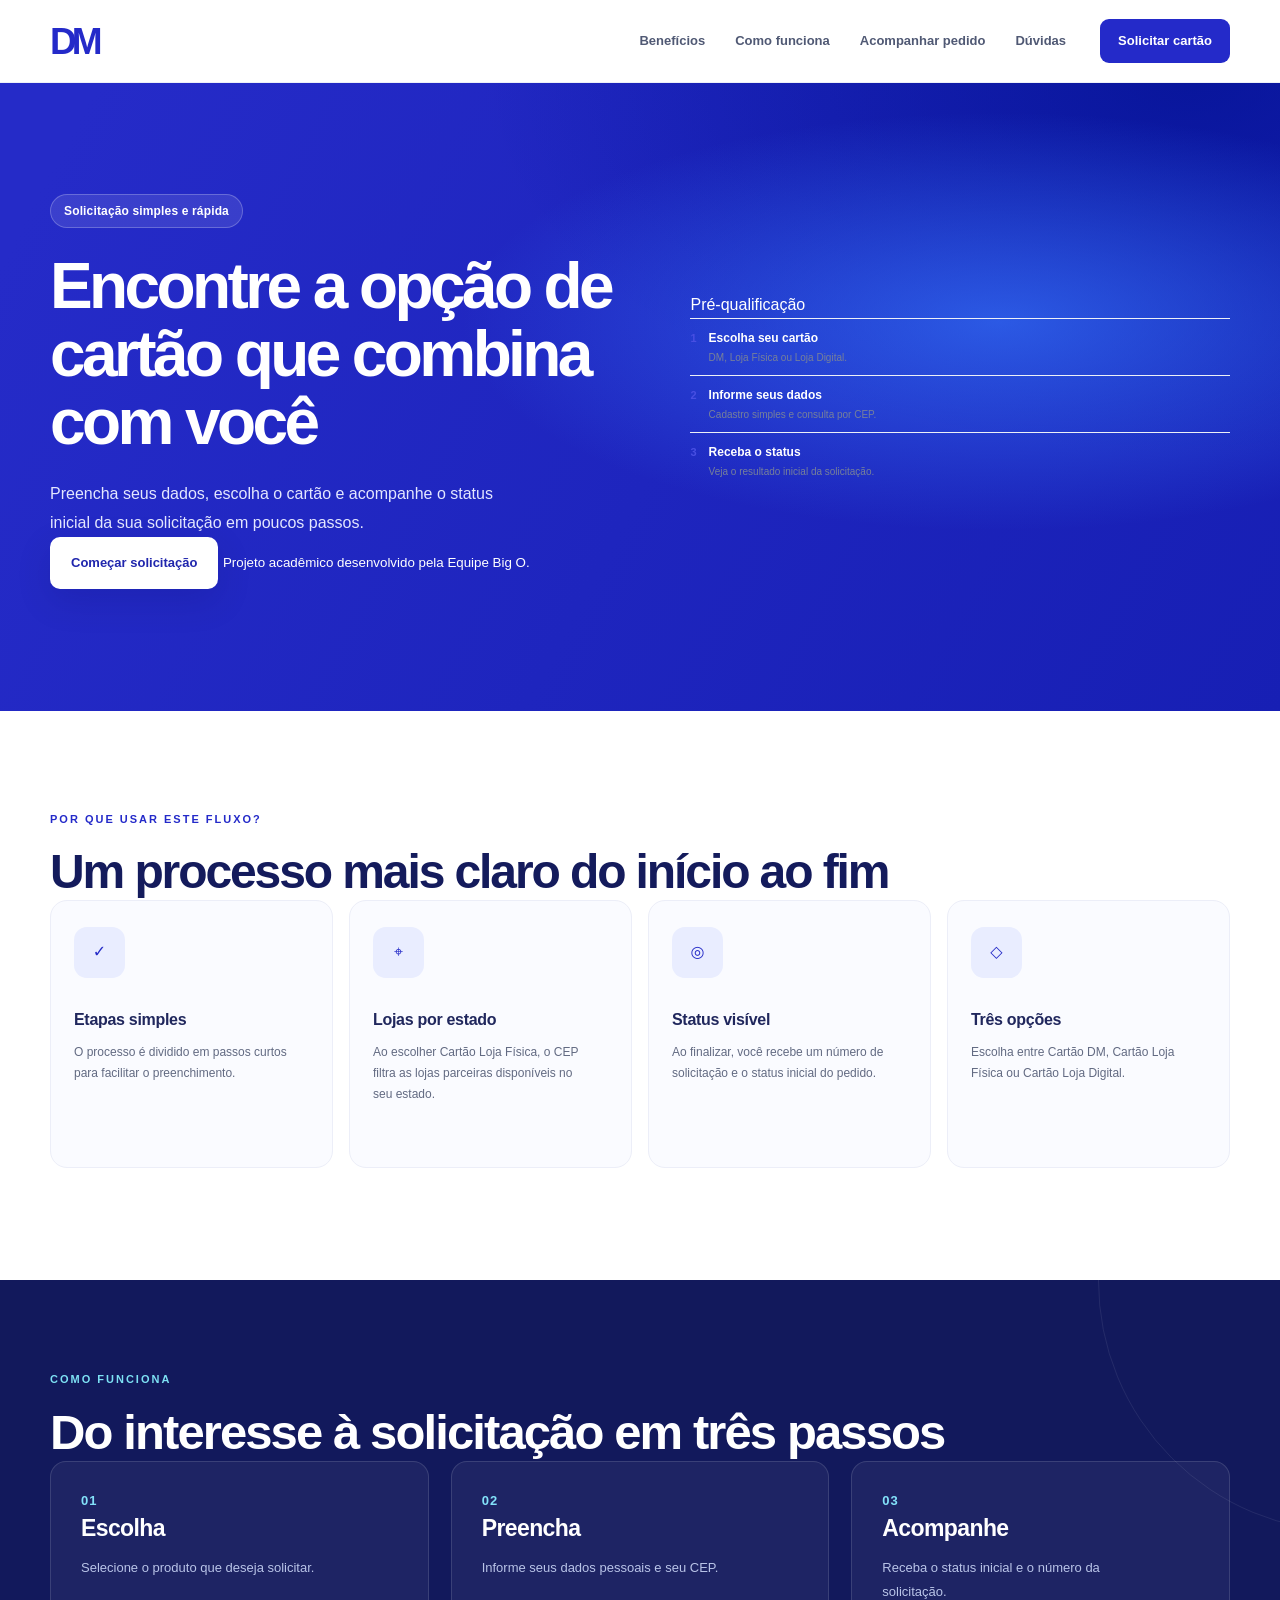
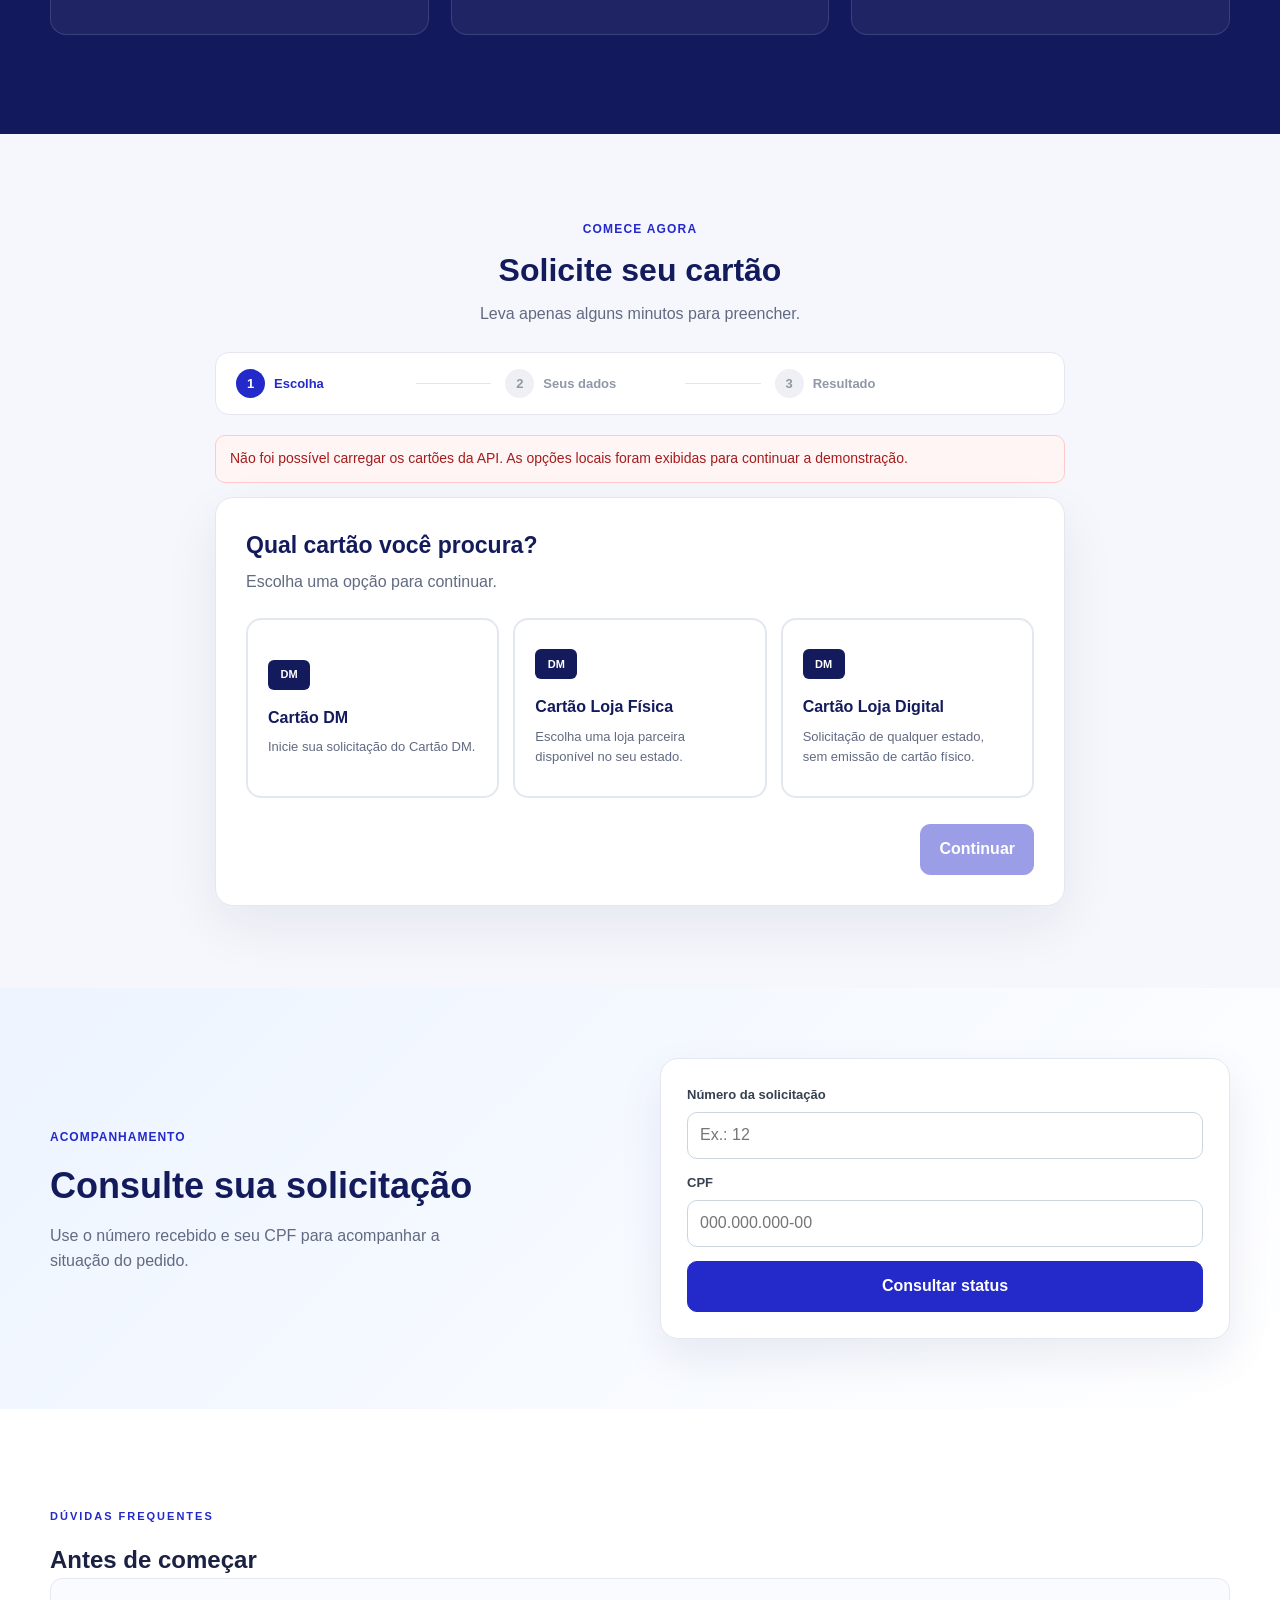
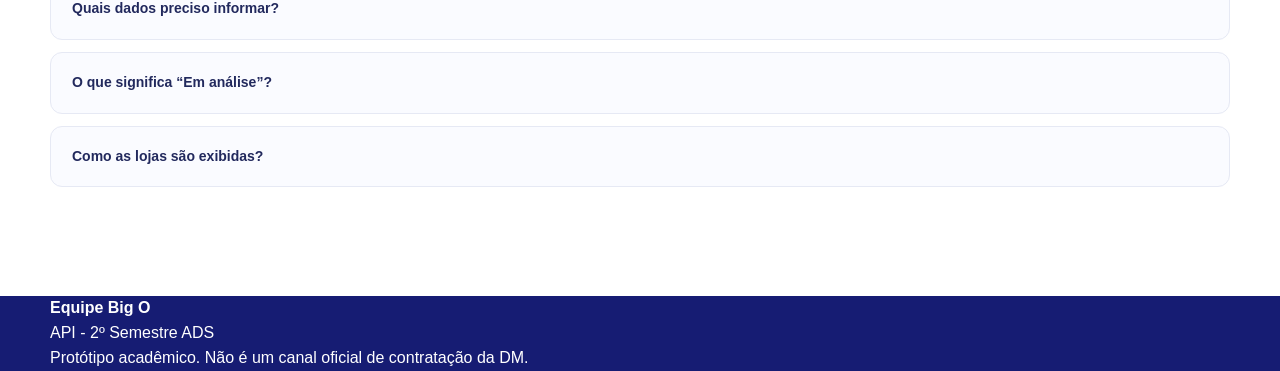
==== frontend/index.html @ b0258843 "feat: cadastra colaboradores fictícios e aprova modalidade DM" ====
<!DOCTYPE html>
<html lang="pt-BR">
<head>
  <meta charset="UTF-8">
  <meta name="viewport" content="width=device-width, initial-scale=1.0">
  <meta name="description" content="Projeto acadêmico de landing page para captação e pré-qualificação de clientes.">
  <title>DM - Solicitação de Cartão</title>
  <link rel="stylesheet" href="css/base.css">
  <link rel="stylesheet" href="css/header.css">
  <link rel="stylesheet" href="css/hero.css">
  <link rel="stylesheet" href="css/beneficios.css">
  <link rel="stylesheet" href="css/prova-social.css">
  <link rel="stylesheet" href="css/formulario.css">
  <link rel="stylesheet" href="css/footer.css">
</head>
<body>
  <header id="header" class="header">
    <div class="header__conteudo">
      <a class="header__logo" href="#hero" aria-label="Ir para o início">DM</a>
      <nav class="header__nav" aria-label="Navegação principal">
        <a href="#beneficios">Benefícios</a>
        <a href="#como-funciona">Como funciona</a>
        <a href="#consultar-status">Acompanhar pedido</a>
        <a href="#faq">Dúvidas</a>
      </nav>
      <button class="header__cta" id="btn-solicitar-cartao">Solicitar cartão</button>
    </div>
  </header>

  <main>
    <section id="hero" class="hero">
      <div class="hero__conteudo">
        <div class="hero__texto">
          <span class="hero__tag">Solicitação simples e rápida</span>
          <h1>Encontre a opção de cartão que combina com você</h1>
          <p>Preencha seus dados, escolha o cartão e acompanhe o status inicial da sua solicitação em poucos passos.</p>
          <button class="hero__cta" id="btn-hero-solicitar">Começar solicitação</button>
          <small>Projeto acadêmico desenvolvido pela Equipe Big O.</small>
        </div>
        <div class="hero__painel" aria-label="Resumo do processo">
          <div class="hero__painel-topo">Pré-qualificação</div>
          <div class="hero__etapa"><span>1</span><div><strong>Escolha seu cartão</strong><p>DM, Loja Física ou Loja Digital.</p></div></div>
          <div class="hero__etapa"><span>2</span><div><strong>Informe seus dados</strong><p>Cadastro simples e consulta por CEP.</p></div></div>
          <div class="hero__etapa"><span>3</span><div><strong>Receba o status</strong><p>Veja o resultado inicial da solicitação.</p></div></div>
        </div>
      </div>
    </section>

    <section id="beneficios" class="beneficios">
      <div class="container">
        <p class="beneficios__subtitulo">POR QUE USAR ESTE FLUXO?</p>
        <h2 class="beneficios__titulo">Um processo mais claro do início ao fim</h2>
        <div class="beneficios__cards">
          <article class="beneficio-card">
            <span class="beneficio-card__icone">✓</span>
            <div><h3>Etapas simples</h3><p>O processo é dividido em passos curtos para facilitar o preenchimento.</p></div>
          </article>
          <article class="beneficio-card">
            <span class="beneficio-card__icone">⌖</span>
            <div><h3>Lojas por estado</h3><p>Ao escolher Cartão Loja Física, o CEP filtra as lojas parceiras disponíveis no seu estado.</p></div>
          </article>
          <article class="beneficio-card">
            <span class="beneficio-card__icone">◎</span>
            <div><h3>Status visível</h3><p>Ao finalizar, você recebe um número de solicitação e o status inicial do pedido.</p></div>
          </article>
          <article class="beneficio-card">
            <span class="beneficio-card__icone">◇</span>
            <div><h3>Três opções</h3><p>Escolha entre Cartão DM, Cartão Loja Física ou Cartão Loja Digital.</p></div>
          </article>
        </div>
      </div>
    </section>

    <section id="como-funciona" class="prova-social">
      <div class="container prova-social__conteudo">
        <p class="prova-social__subtitulo">COMO FUNCIONA</p>
        <h2>Do interesse à solicitação em três passos</h2>
        <div class="prova-social__grid">
          <article><span>01</span><h3>Escolha</h3><p>Selecione o produto que deseja solicitar.</p></article>
          <article><span>02</span><h3>Preencha</h3><p>Informe seus dados pessoais e seu CEP.</p></article>
          <article><span>03</span><h3>Acompanhe</h3><p>Receba o status inicial e o número da solicitação.</p></article>
        </div>
      </div>
    </section>

    <section id="formulario" class="formulario">
      <div class="container formulario__container">
        <div class="formulario__cabecalho">
          <span>COMECE AGORA</span>
          <h2>Solicite seu cartão</h2>
          <p>Leva apenas alguns minutos para preencher.</p>
        </div>

        <div id="stepper" class="stepper" aria-label="Etapas da solicitação"></div>
        <div id="mensagem-global" class="mensagem-global" hidden></div>
        <div id="passo-1" class="passo" data-passo="1"></div>
        <div id="passo-2" class="passo" data-passo="2" hidden></div>
        <div id="passo-3" class="passo" data-passo="3" hidden></div>
      </div>
    </section>

    <section id="consultar-status" class="consulta-status">
      <div class="container consulta-status__container">
        <div>
          <span class="consulta-status__etiqueta">ACOMPANHAMENTO</span>
          <h2>Consulte sua solicitação</h2>
          <p>Use o número recebido e seu CPF para acompanhar a situação do pedido.</p>
        </div>
        <form id="consulta-status-form" class="consulta-status__form">
          <div class="campo">
            <label for="numero-solicitacao">Número da solicitação</label>
            <input id="numero-solicitacao" inputmode="numeric" pattern="[0-9]+" required placeholder="Ex.: 12">
          </div>
          <div class="campo">
            <label for="cpf-consulta">CPF</label>
            <input id="cpf-consulta" inputmode="numeric" required placeholder="000.000.000-00">
          </div>
          <button class="btn-primario" type="submit">Consultar status</button>
          <div id="consulta-status-resultado" class="consulta-status__resultado" aria-live="polite" hidden></div>
        </form>
      </div>
    </section>

    <section id="faq" class="faq">
      <div class="container">
        <p class="faq__subtitulo">DÚVIDAS FREQUENTES</p>
        <h2>Antes de começar</h2>
        <div class="faq__lista">
          <details>
            <summary>Quais dados preciso informar?</summary>
            <p>Nome, CPF, e-mail, telefone e CEP. Para Cartão Loja Física também é necessário escolher uma loja parceira do seu estado.</p>
          </details>
          <details>
            <summary>O que significa “Em análise”?</summary>
            <p>Significa que a solicitação foi registrada e ainda precisa passar pelas próximas regras de análise do processo.</p>
          </details>
          <details>
            <summary>Como as lojas são exibidas?</summary>
            <p>O sistema identifica o estado a partir do CEP informado e mostra apenas lojas parceiras cadastradas naquele estado.</p>
          </details>
        </div>
      </div>
    </section>
  </main>

  <footer id="footer" class="footer">
    <div class="container footer__conteudo">
      <div><strong>Equipe Big O</strong><p>API - 2º Semestre ADS</p></div>
      <p>Protótipo acadêmico. Não é um canal oficial de contratação da DM.</p>
    </div>
  </footer>

  <script src="js/stepper.js"></script>
  <script src="js/passo1-escolha-cartao.js"></script>
  <script src="js/passo2-formulario.js"></script>
  <script src="js/passo3-resultado.js"></script>
  <script src="js/main.js"></script>
  <script src="js/status-consulta.js"></script>
</body>
</html>
---- frontend/css/base.css ----
:root {
  --cor-azul-escuro: #141b5c;
  --cor-azul: #242ac9;
  --cor-azul-claro: #eef0ff;
  --cor-branco: #ffffff;
  --cor-cinza-claro: #f6f7fc;
  --cor-cinza-borda: #e4e7f1;
  --cor-cinza-texto: #626a82;
  --cor-preto-texto: #1b2142;
  --cor-verde: #16835e;
  --cor-amarelo: #b7791f;
  --fonte-base: "Inter", "Segoe UI", Arial, system-ui, sans-serif;
}

* { box-sizing: border-box; margin: 0; padding: 0; }
html { scroll-behavior: smooth; scroll-padding-top: 88px; }
body { font-family: var(--fonte-base); color: var(--cor-preto-texto); background: white; line-height: 1.55; -webkit-font-smoothing: antialiased; }
button, input, select { font: inherit; }
button { cursor: pointer; }
a { color: inherit; text-decoration: none; }
.container { width: min(1180px, calc(100% - 64px)); margin: 0 auto; }
[hidden] { display: none !important; }
:where(a, button, input, select, summary):focus-visible { outline: 3px solid #65d8fd; outline-offset: 4px; }
::selection { background: #b8edff; color: #172175; }
@media (max-width: 640px) { .container { width: min(100% - 36px, 1180px); } }
@media (prefers-reduced-motion: reduce) { html { scroll-behavior: auto; } *, *::before, *::after { animation-duration: .01ms !important; transition-duration: .01ms !important; } }
---- frontend/css/header.css ----
.header { position: sticky; top: 0; z-index: 30; background: rgba(255,255,255,.97); border-bottom: 1px solid #edf0f8; backdrop-filter: blur(14px); }
.header__conteudo { width: min(1180px, calc(100% - 64px)); min-height: 82px; margin: auto; display: flex; align-items: center; gap: 34px; }
.header__marca { display: flex; align-items: center; gap: 18px; flex-shrink: 0; }
.header__logo { color: var(--cor-azul); font-size: 37px; font-weight: 900; line-height: 1; letter-spacing: -5px; padding-right: 5px; }
.header__ponto, .footer__logo span, .formulario__painel-marca span, .hero__cartao-logo span { color: #43d3f5; }
.header__divisor { width: 1px; height: 26px; background: #dce1ee; }
.header__nome { color: #28305a; font-size: 13px; font-weight: 700; letter-spacing: -.2px; white-space: nowrap; }
.header__nav { display: flex; align-items: center; gap: 30px; margin-left: auto; }
.header__nav a { color: #505974; font-size: 13px; font-weight: 650; transition: color .2s; white-space: nowrap; }
.header__nav a:hover { color: var(--cor-azul); }
.header__cta { border: 0; border-radius: 9px; background: var(--cor-azul); color: #fff; padding: 12px 18px; font-size: 13px; font-weight: 750; white-space: nowrap; transition: background .2s, transform .2s; }
.header__cta span { margin-left: 10px; font-size: 17px; }
.header__cta:hover { background: #171ca6; transform: translateY(-2px); }
@media (max-width: 1000px) { .header__conteudo { gap: 18px; }.header__nav { gap: 16px; }.header__nome { display: none; }.header__divisor { display: none; } }
@media (max-width: 760px) { .header__conteudo { width: calc(100% - 36px); min-height: 70px; }.header__nav { display: none; }.header__cta { margin-left: auto; padding: 10px 14px; }.header__logo { font-size: 34px; } }
---- frontend/css/hero.css ----
.hero { position: relative; overflow: hidden; background: #2329c6; color: #fff; padding-top: 76px; isolation: isolate; }
.hero::before { content: ""; position: absolute; inset: 0; background: radial-gradient(ellipse at 78% 38%, rgba(52,112,248,.72), transparent 38%), radial-gradient(ellipse at 93% 0%, rgba(3,18,147,.76), transparent 42%), linear-gradient(118deg, #252bc8 6%, #171fb4 100%); z-index: -2; }
.hero__ornamento { position: absolute; border: 1px solid rgba(255,255,255,.09); border-radius: 50%; pointer-events: none; z-index: -1; }
.hero__ornamento--um { width: 700px; height: 700px; right: -210px; top: -340px; }
.hero__ornamento--dois { width: 520px; height: 520px; left: -350px; bottom: -230px; }
.hero__conteudo { width: min(1180px, calc(100% - 64px)); min-height: 552px; margin: 0 auto; display: grid; grid-template-columns: 1.04fr .96fr; align-items: center; gap: 56px; padding-bottom: 87px; }
.hero__texto { position: relative; z-index: 2; }
.hero__tag { display: inline-flex; align-items: center; gap: 10px; padding: 7px 13px; border: 1px solid rgba(255,255,255,.23); background: rgba(255,255,255,.1); border-radius: 30px; font-size: 12px; font-weight: 650; letter-spacing: .15px; }
.hero__tag-ponto { width: 7px; height: 7px; border-radius: 50%; background: #5de3f9; box-shadow: 0 0 0 3px rgba(93,227,249,.14); }
.hero h1 { max-width: 670px; font-size: clamp(43px, 5vw, 72px); letter-spacing: -3.6px; line-height: 1.06; font-weight: 800; margin: 25px 0 22px; }
.hero h1 span { color: #79e6f8; }
.hero__texto > p { max-width: 480px; color: #e4e7ff; font-size: 16px; line-height: 1.82; }
.hero__acoes { display: flex; align-items: center; flex-wrap: wrap; gap: 24px; margin-top: 30px; }
.hero__cta { display: inline-flex; align-items: center; gap: 18px; padding: 16px 21px; background: #fff; border: 0; border-radius: 10px; color: #2026ad; font-size: 13px; font-weight: 800; box-shadow: 0 12px 35px rgba(7,10,68,.13); transition: transform .2s, box-shadow .2s; }
.hero__cta:hover { transform: translateY(-3px); box-shadow: 0 16px 35px rgba(7,10,68,.28); }
.hero__cta span { font-size: 19px; }
.hero__link { display: inline-flex; gap: 9px; align-items: center; font-size: 13px; font-weight: 650; color: #fff; }
.hero__link span { font-size: 20px; transition: transform .2s; }
.hero__link:hover span { transform: translateX(4px); }
.hero__nota { margin-top: 37px; font-size: 11px; color: #c8d1ff; letter-spacing: .1px; }
.hero__nota > span:first-child { color: #6ee5f5; font-size: 16px; margin-right: 6px; }
.hero__nota-separador { margin: 0 8px; }
.hero__visual { height: 460px; position: relative; display: grid; place-items: center; }
.hero__brilho { position: absolute; width: 440px; height: 340px; top: 22px; right: 2%; border-radius: 50%; background: #2769fa; opacity: .36; filter: blur(80px); }
.hero__cartao { width: 330px; height: 205px; border-radius: 19px; position: absolute; overflow: hidden; box-shadow: 0 26px 60px rgba(5,12,92,.25); }
.hero__cartao--fundo { background: linear-gradient(130deg, #0bb5ef 0%, #3368e8 70%, #1f2bbd 100%); top: 18px; left: 19%; transform: rotate(15deg); border: 1px solid rgba(255,255,255,.25); }
.hero__cartao--fundo .hero__cartao-logo { position: absolute; top: 27px; left: 27px; }
.hero__cartao-linhas { position: absolute; width: 230px; height: 230px; border: 38px solid rgba(255,255,255,.09); border-radius: 50%; right: -80px; top: 33px; }
.hero__cartao--frente { background: linear-gradient(120deg, #121955, #2634c7 61%, #4779f8 100%); top: 73px; left: 7%; transform: rotate(-10deg); padding: 24px 27px; border: 1px solid rgba(255,255,255,.23); }
.hero__cartao-topo { display: flex; align-items: center; justify-content: space-between; position: relative; z-index: 1; }
.hero__cartao-logo { font-size: 39px; letter-spacing: -6px; font-weight: 900; line-height: 1; }
.hero__cartao-chip { width: 38px; height: 27px; background: linear-gradient(135deg, #e6f1ff, #a1c2ea); border-radius: 6px; opacity: .9; }
.hero__cartao-baixo { position: absolute; left: 28px; bottom: 22px; z-index: 1; display: flex; flex-direction: column; gap: 4px; }
.hero__cartao-baixo span { font-size: 9px; letter-spacing: 2px; font-weight: 800; color: #bde5ff; }
.hero__cartao-baixo strong { line-height: 1.17; font-size: 16px; letter-spacing: -.3px; }
.hero__cartao-circulo { position: absolute; width: 210px; height: 210px; right: -99px; bottom: -90px; border: 36px solid rgba(115,228,255,.22); border-radius: 50%; }
.hero__etapas { position: absolute; right: 0; bottom: 0; width: 285px; background: white; color: var(--cor-preto-texto); border-radius: 18px; box-shadow: 0 28px 65px rgba(7,14,88,.22); padding: 21px 23px 16px; transform: rotate(1deg); }
.hero__etapas-titulo { display: flex; align-items: center; gap: 8px; font-size: 12px; margin-bottom: 12px; }
.hero__etapas-icone { border-radius: 50%; background: #e9ecff; color: var(--cor-azul); width: 26px; height: 26px; display: grid; place-items: center; font-size: 13px; font-weight: 900; }
.hero__etapa { display: flex; align-items: start; gap: 12px; padding: 10px 0; border-top: 1px solid #edf0f7; }
.hero__etapa > span { color: #484fe2; font-size: 11px; font-weight: 850; line-height: 1.7; }
.hero__etapa strong { display: block; font-size: 12px; }
.hero__etapa p { color: #77809a; font-size: 10px; margin-top: 2px; }
.hero__selo { position: absolute; width: 75px; height: 75px; border: 1px solid rgba(255,255,255,.45); border-radius: 50%; right: 4%; top: 23px; background: #58d7f3; color: #142082; display: flex; flex-direction: column; align-items: center; justify-content: center; font-size: 12px; font-weight: 700; transform: rotate(13deg); box-shadow: 0 12px 25px rgba(4,21,91,.16); }
.hero__selo span { font-size: 24px; font-weight: 900; line-height: 1; }
.hero__rodape { border-top: 1px solid rgba(255,255,255,.15); }
.hero__rodape .container { display: flex; justify-content: space-between; padding: 16px 0; color: #c8d0ff; font-size: 11px; letter-spacing: .3px; }
@media (max-width: 1100px) { .hero__conteudo { gap: 24px; }.hero__cartao--fundo { left: 13%; }.hero__cartao--frente { left: 2%; }.hero__etapas { right: -10px; } }
@media (max-width: 890px) { .hero { padding-top: 65px; }.hero__conteudo { grid-template-columns: 1fr; gap: 12px; padding-bottom: 50px; }.hero__texto { text-align: center; }.hero h1, .hero__texto > p { margin-left: auto; margin-right: auto; }.hero__acoes { justify-content: center; }.hero__visual { width: min(100%, 540px); margin: 20px auto 0; }.hero__nota { margin-top: 22px; } }
@media (max-width: 520px) { .hero__conteudo { width: calc(100% - 36px); }.hero { padding-top: 50px; }.hero h1 { font-size: clamp(40px, 11vw, 55px); letter-spacing: -2.2px; }.hero__texto > p { font-size: 14px; }.hero__acoes { gap: 16px; }.hero__visual { height: 360px; transform: scale(.88); transform-origin: top center; margin-bottom: -42px; }.hero__cartao { width: 270px; height: 174px; }.hero__cartao--fundo { left: 16%; top: 15px; }.hero__cartao--frente { left: 0; top: 73px; }.hero__etapas { bottom: 0; right: -12px; width: 242px; padding: 14px 17px 10px; }.hero__etapa { padding: 7px 0; }.hero__selo { right: -6%; top: 4px; }.hero__nota { font-size: 10px; } }
---- frontend/css/beneficios.css ----
.beneficios { padding: 100px 0 112px; background: #fff; }
.secao-cabecalho { display: flex; justify-content: space-between; align-items: end; gap: 48px; margin-bottom: 38px; }
.beneficios__subtitulo, .prova-social__subtitulo, .faq__subtitulo { color: var(--cor-azul); font-size: 11px; letter-spacing: 2px; font-weight: 850; margin-bottom: 16px; }
.beneficios__titulo { color: var(--cor-azul-escuro); line-height: 1.17; font-size: clamp(34px, 4vw, 48px); letter-spacing: -2.1px; }
.beneficios__titulo span { color: var(--cor-azul); }
.secao-cabecalho__texto { max-width: 340px; padding-bottom: 5px; font-size: 14px; line-height: 1.8; color: var(--cor-cinza-texto); }
.beneficios__cards { display: grid; grid-template-columns: repeat(4, 1fr); gap: 16px; }
.beneficio-card { position: relative; min-height: 268px; background: #fafbff; border: 1px solid #eceef8; border-radius: 17px; padding: 26px 23px; transition: transform .2s, box-shadow .2s, border-color .2s; }
.beneficio-card:hover { transform: translateY(-5px); box-shadow: 0 18px 32px rgba(29,39,131,.07); border-color: #d4d9fa; }
.beneficio-card__icone { width: 51px; height: 51px; display: grid; place-items: center; background: #e9edff; color: #252bc7; border-radius: 13px; margin-bottom: 30px; }
.beneficio-card__icone svg { width: 26px; height: 26px; }
.beneficio-card h3 { font-size: 16px; font-weight: 800; color: #20275d; letter-spacing: -.3px; margin-bottom: 9px; }
.beneficio-card p { color: var(--cor-cinza-texto); font-size: 12px; line-height: 1.75; max-width: 220px; }
.beneficio-card__indice { position: absolute; right: 21px; top: 31px; font-size: 11px; letter-spacing: 1px; font-weight: 800; color: #b9c1d8; }
@media (max-width: 940px) { .beneficios__cards { grid-template-columns: repeat(2, 1fr); }.beneficio-card { min-height: 225px; } }
@media (max-width: 610px) { .beneficios { padding: 70px 0; }.secao-cabecalho { flex-direction: column; align-items: start; gap: 18px; }.beneficios__cards { grid-template-columns: 1fr; gap: 12px; }.beneficio-card { min-height: 0; padding: 23px; }.beneficio-card__icone { margin-bottom: 18px; }.beneficio-card p { max-width: 340px; } }
---- frontend/css/prova-social.css ----
.prova-social { position: relative; padding: 91px 0 99px; background: #12195c; color: #fff; overflow: hidden; }
.prova-social::after { content: ""; position: absolute; width: 500px; height: 500px; border: 1px solid rgba(255,255,255,.08); border-radius: 50%; right: -320px; top: -250px; pointer-events: none; }
.prova-social__cabecalho { display: flex; justify-content: space-between; align-items: end; gap: 35px; margin-bottom: 48px; }
.prova-social__subtitulo { color: #7de1f4; }
.prova-social h2 { font-size: clamp(35px, 4vw, 49px); line-height: 1.15; letter-spacing: -1.9px; }
.prova-social__cabecalho > p { max-width: 300px; color: #b6c0e4; font-size: 14px; line-height: 1.8; padding-bottom: 7px; }
.prova-social__grid { display: grid; grid-template-columns: repeat(3, 1fr); gap: 22px; }
.prova-social__grid article { padding: 29px 30px 31px; background: rgba(255,255,255,.05); border: 1px solid rgba(255,255,255,.13); border-radius: 16px; }
.prova-social__grid article > span { display: flex; align-items: center; justify-content: space-between; color: #83e2fa; font-weight: 850; font-size: 13px; letter-spacing: 1px; }
.prova-social__grid i { width: 35px; height: 35px; display: grid; place-items: center; background: rgba(255,255,255,.09); color: #fff; border-radius: 50%; font-style: normal; font-size: 17px; }
.prova-social__linha { width: 100%; height: 1px; background: rgba(255,255,255,.13); margin: 24px 0 26px; }
.prova-social__grid h3 { font-size: 23px; letter-spacing: -.6px; margin-bottom: 10px; }
.prova-social__grid p { max-width: 280px; color: #b9c4e8; font-size: 13px; line-height: 1.8; }
@media (max-width: 720px) { .prova-social { padding: 70px 0; }.prova-social__cabecalho { flex-direction: column; align-items: start; gap: 18px; }.prova-social__grid { grid-template-columns: 1fr; gap: 12px; }.prova-social__grid article { padding: 24px; } }
---- frontend/css/formulario.css ----
.formulario {
  padding: 82px 0;
  background: var(--cor-cinza-claro);
}

.formulario__container {
  max-width: 850px;
}

.formulario__cabecalho {
  margin-bottom: 26px;
  text-align: center;
}

.formulario__cabecalho > span {
  color: var(--cor-azul);
  font-size: 12px;
  font-weight: 800;
  letter-spacing: 1.2px;
}

.formulario__cabecalho h2 {
  margin-top: 5px;
  color: var(--cor-azul-escuro);
  font-size: 32px;
}

.formulario__cabecalho p {
  margin-top: 6px;
  color: var(--cor-cinza-texto);
}

.stepper {
  display: grid;
  grid-template-columns: repeat(3, 1fr);
  margin-bottom: 20px;
  padding: 16px 20px;
  border: 1px solid var(--cor-cinza-borda);
  border-radius: 14px;
  background: white;
}

.stepper__item {
  position: relative;
  display: flex;
  align-items: center;
  gap: 9px;
  color: #9098a8;
  font-size: 13px;
  font-weight: 700;
}

.stepper__item:not(:last-child)::after {
  content: "";
  position: absolute;
  right: 14px;
  width: 28%;
  height: 1px;
  background: #e2e6ee;
}

.stepper__numero {
  width: 29px;
  height: 29px;
  display: grid;
  place-items: center;
  border-radius: 50%;
  background: #eef0f4;
}

.stepper__item.ativo {
  color: var(--cor-azul);
}

.stepper__item.ativo .stepper__numero,
.stepper__item.concluido .stepper__numero {
  background: var(--cor-azul);
  color: white;
}

.passo {
  padding: 30px;
  border: 1px solid var(--cor-cinza-borda);
  border-radius: 18px;
  background: white;
  box-shadow: 0 12px 35px rgba(23, 32, 51, 0.06);
}

.passo__titulo {
  margin-bottom: 6px;
  color: var(--cor-azul-escuro);
  font-size: 23px;
}

.passo__descricao {
  margin-bottom: 24px;
  color: var(--cor-cinza-texto);
}

.cartoes-grid {
  display: grid;
  grid-template-columns: repeat(3, 1fr);
  gap: 14px;
}

.cartao-opcao {
  min-height: 180px;
  padding: 20px;
  border: 2px solid #e3e8f0;
  border-radius: 15px;
  background: white;
  text-align: left;
  transition: 0.18s ease;
}

.cartao-opcao:hover {
  transform: translateY(-2px);
  border-color: #b9c9ef;
}

.cartao-opcao.selecionado {
  border-color: var(--cor-azul);
  background: #f5f8ff;
  box-shadow: 0 0 0 3px rgba(32, 70, 168, 0.08);
}

.cartao-opcao__icone {
  width: 42px;
  height: 30px;
  display: grid;
  place-items: center;
  margin-bottom: 16px;
  border-radius: 6px;
  background: var(--cor-azul-escuro);
  color: white;
  font-size: 11px;
  font-weight: 800;
}

.cartao-opcao h3 {
  margin-bottom: 7px;
  color: var(--cor-azul-escuro);
  font-size: 16px;
}

.cartao-opcao p {
  color: var(--cor-cinza-texto);
  font-size: 13px;
}

.acoes-passo {
  display: flex;
  justify-content: space-between;
  gap: 12px;
  margin-top: 26px;
}

.btn-primario,
.btn-secundario {
  border-radius: 10px;
  padding: 12px 18px;
  font-weight: 800;
}

.btn-primario {
  border: 1px solid var(--cor-azul);
  background: var(--cor-azul);
  color: white;
}

.btn-primario:disabled {
  cursor: not-allowed;
  opacity: 0.45;
}

.btn-secundario {
  border: 1px solid #d9dfe9;
  background: white;
  color: #3d4656;
}

.form-grid {
  display: grid;
  grid-template-columns: repeat(2, 1fr);
  gap: 16px;
}

.campo {
  display: flex;
  flex-direction: column;
  gap: 7px;
}

.campo--completo {
  grid-column: 1 / -1;
}

.campo label {
  color: #374151;
  font-size: 13px;
  font-weight: 700;
}

.campo input,
.campo select {
  width: 100%;
  min-height: 46px;
  padding: 10px 12px;
  border: 1px solid #ccd4df;
  border-radius: 10px;
  outline: none;
  background: white;
}

.campo input:focus,
.campo select:focus {
  border-color: var(--cor-azul);
  box-shadow: 0 0 0 3px rgba(32, 70, 168, 0.1);
}

.cep-linha {
  display: grid;
  grid-template-columns: 1fr auto;
  gap: 10px;
}

.lojas-box {
  grid-column: 1 / -1;
  padding: 16px;
  border-radius: 12px;
  background: #f7f9fc;
  border: 1px solid #e1e7f0;
}

.lojas-box p {
  color: var(--cor-cinza-texto);
  font-size: 13px;
}

.lojas-box select {
  margin-top: 10px;
}

.mensagem-global {
  margin-bottom: 14px;
  padding: 12px 14px;
  border-radius: 10px;
  background: #fff5f5;
  border: 1px solid #fecaca;
  color: #a61b1b;
  font-size: 14px;
}

.status-box {
  text-align: center;
  padding: 14px 0 4px;
}

.status-box__icone {
  width: 66px;
  height: 66px;
  display: grid;
  place-items: center;
  margin: 0 auto 16px;
  border-radius: 50%;
  background: #fff7df;
  color: var(--cor-amarelo);
  font-size: 28px;
  font-weight: 900;
}

.status-box h3 {
  color: var(--cor-azul-escuro);
  font-size: 26px;
}

.status-box > p {
  max-width: 570px;
  margin: 8px auto 22px;
  color: var(--cor-cinza-texto);
}

.resumo-solicitacao {
  max-width: 540px;
  margin: 0 auto;
  text-align: left;
  border: 1px solid var(--cor-cinza-borda);
  border-radius: 12px;
  overflow: hidden;
}

.resumo-solicitacao div {
  display: flex;
  justify-content: space-between;
  gap: 20px;
  padding: 12px 14px;
  border-bottom: 1px solid #edf0f4;
}

.resumo-solicitacao div:last-child {
  border-bottom: 0;
}

.resumo-solicitacao span {
  color: var(--cor-cinza-texto);
  font-size: 13px;
}

.resumo-solicitacao strong {
  text-align: right;
  font-size: 13px;
}

.loading {
  opacity: 0.65;
  pointer-events: none;
}

@media (max-width: 720px) {
  .stepper__item {
    flex-direction: column;
    text-align: center;
    font-size: 11px;
  }

  .stepper__item:not(:last-child)::after {
    display: none;
  }

  .passo {
    padding: 22px 18px;
  }

  .cartoes-grid,
  .form-grid {
    grid-template-columns: 1fr;
  }

  .campo--completo {
    grid-column: auto;
  }

  .cep-linha {
    grid-template-columns: 1fr;
  }
}

.consulta-status {
  padding: 70px 0;
  background: linear-gradient(135deg, #edf4ff 0%, #fff 100%);
}

.consulta-status__container {
  display: grid;
  grid-template-columns: 1fr 1fr;
  gap: 40px;
  align-items: center;
}

.consulta-status__etiqueta {
  color: var(--cor-azul);
  font-weight: 800;
  font-size: 12px;
  letter-spacing: 1px;
}

.consulta-status h2 {
  color: var(--cor-azul-escuro);
  margin: 10px 0;
  font-size: clamp(26px, 4vw, 36px);
}

.consulta-status__container > div > p {
  color: var(--cor-cinza-texto);
  max-width: 420px;
}

.consulta-status__form {
  display: grid;
  gap: 14px;
  padding: 26px;
  border: 1px solid var(--cor-cinza-borda);
  border-radius: 18px;
  background: white;
  box-shadow: 0 18px 45px rgba(15, 31, 75, 0.08);
}

.consulta-status__resultado {
  padding: 14px;
  border-radius: 12px;
  background: var(--cor-azul-claro);
  color: var(--cor-azul-escuro);
}

.consulta-status__resultado p {
  margin-top: 5px;
}

.acoes-passo--centro {
  justify-content: center;
  flex-wrap: wrap;
}

.status-box[data-status="APROVADO"] .status-box__icone {
  background: #e7f7ef;
  color: #168453;
}

.status-box[data-status="REPROVADO"] .status-box__icone {
  background: #fff0ef;
  color: #b42d35;
}

@media (max-width: 720px) {
  .consulta-status__container {
    grid-template-columns: 1fr;
    gap: 24px;
  }
  .consulta-status__form {
    padding: 22px 18px;
  }
}

.aviso-digital {
  padding: 14px 16px;
  margin-bottom: 22px;
  border: 1px solid #b7cefa;
  border-radius: 12px;
  background: #eff5ff;
  color: #184083;
  font-size: 14px;
}

.passo {
  box-shadow: 0 20px 55px rgba(15, 31, 75, 0.07);
}

.cartao-opcao {
  transition: transform 180ms ease, border-color 180ms ease, box-shadow 180ms ease;
}

.btn-primario {
  transition: background-color 180ms ease, transform 180ms ease;
}

.btn-primario:not(:disabled):hover {
  background: #153a99;
  transform: translateY(-1px);
}

.btn-secundario:hover {
  border-color: #aebfe2;
  background: #f7faff;
}

:where(button, input, select):focus-visible {
  outline: 3px solid #8fb1ff;
  outline-offset: 3px;
}

@media (prefers-reduced-motion: reduce) {
  .cartao-opcao,
  .btn-primario {
    transition: none;
  }
}
---- frontend/css/footer.css ----
.faq { padding: 99px 0 109px; background: #fff; }
.faq__container { display: grid; grid-template-columns: .82fr 1.18fr; gap: 90px; }
.faq__intro h2 { color: var(--cor-azul-escuro); font-size: clamp(33px, 4vw, 45px); line-height: 1.15; letter-spacing: -1.8px; margin-bottom: 18px; }
.faq__intro > p:last-child { font-size: 14px; color: var(--cor-cinza-texto); max-width: 270px; line-height: 1.85; }
.faq__lista { display: grid; align-content: start; gap: 12px; }
.faq details { padding: 0 21px; border: 1px solid #e6e9f4; background: #fafbff; border-radius: 12px; transition: border-color .2s; }
.faq details[open] { border-color: #bfc5f4; background: #fff; }
.faq summary { display: flex; align-items: center; justify-content: space-between; gap: 16px; list-style: none; cursor: pointer; color: #22295d; font-size: 14px; font-weight: 750; padding: 19px 0; }
.faq summary::-webkit-details-marker { display: none; }
.faq summary span { width: 26px; height: 26px; flex-shrink: 0; border-radius: 50%; background: #e8eaff; color: #242ac9; display: grid; place-items: center; font-size: 19px; font-weight: 500; transition: transform .2s; }
.faq details[open] summary span { transform: rotate(45deg); }
.faq details p { color: var(--cor-cinza-texto); font-size: 13px; line-height: 1.85; padding: 0 32px 20px 0; }
.footer { color: #fff; background: #161c73; }
.footer__principal { padding: 57px 0 45px; display: flex; justify-content: space-between; align-items: center; gap: 35px; }
.footer__logo { display: block; font-size: 55px; line-height: .95; font-weight: 900; letter-spacing: -7px; }
.footer__marca p { color: #cad0fa; font-size: 12px; margin-top: 15px; }
.footer__links { display: flex; gap: 29px; flex-wrap: wrap; }
.footer__links a { color: #d9dfff; font-size: 12px; font-weight: 600; }
.footer__links a:hover { color: #79e6f8; }
.footer__base { border-top: 1px solid rgba(255,255,255,.15); padding: 25px 0 31px; display: flex; justify-content: space-between; align-items: center; gap: 24px; }
.footer__base div { display: flex; align-items: center; gap: 16px; }
.footer__base strong { font-size: 12px; }
.footer__base span, .footer__base p { color: #bbc4f5; font-size: 11px; }
@media (max-width: 770px) { .faq { padding: 70px 0; }.faq__container { grid-template-columns: 1fr; gap: 28px; }.footer__principal { align-items: start; flex-direction: column; }.footer__links { gap: 16px 22px; }.footer__base { flex-direction: column; align-items: start; }.footer__base div { flex-wrap: wrap; } }
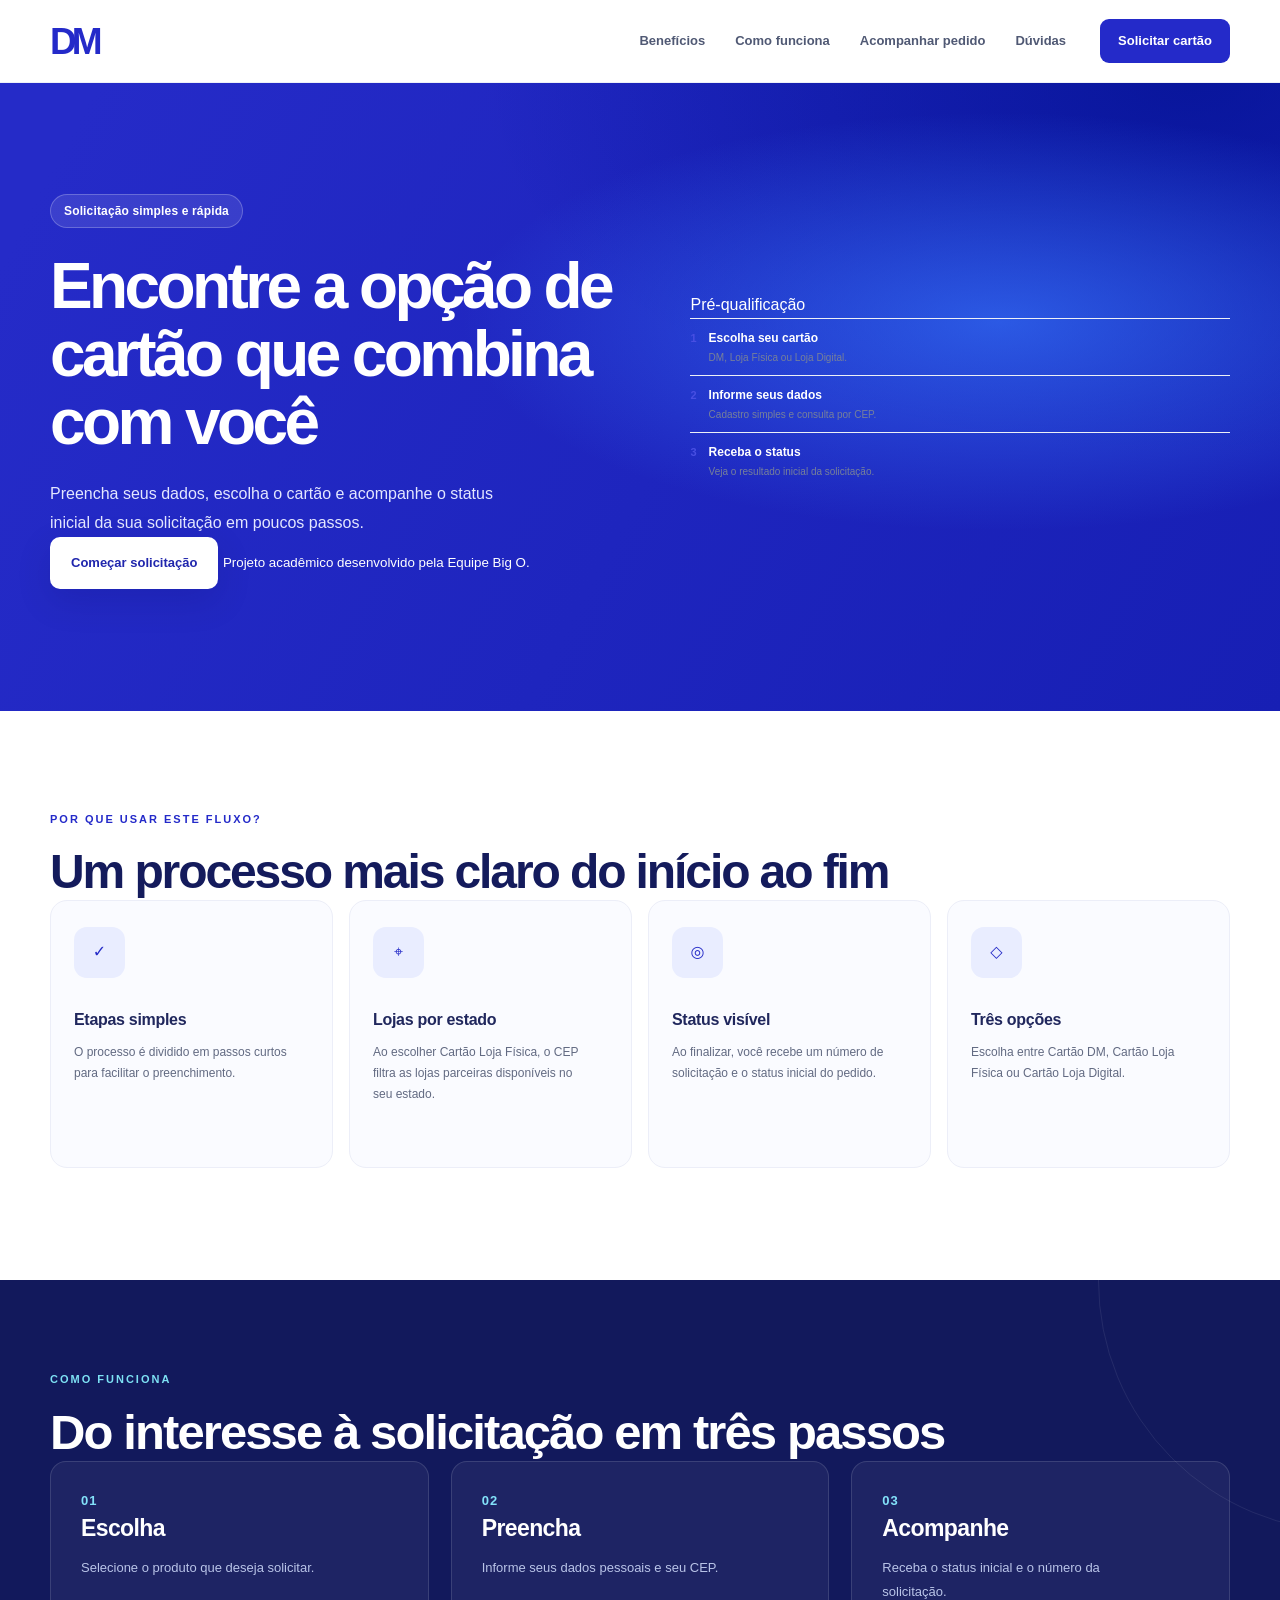
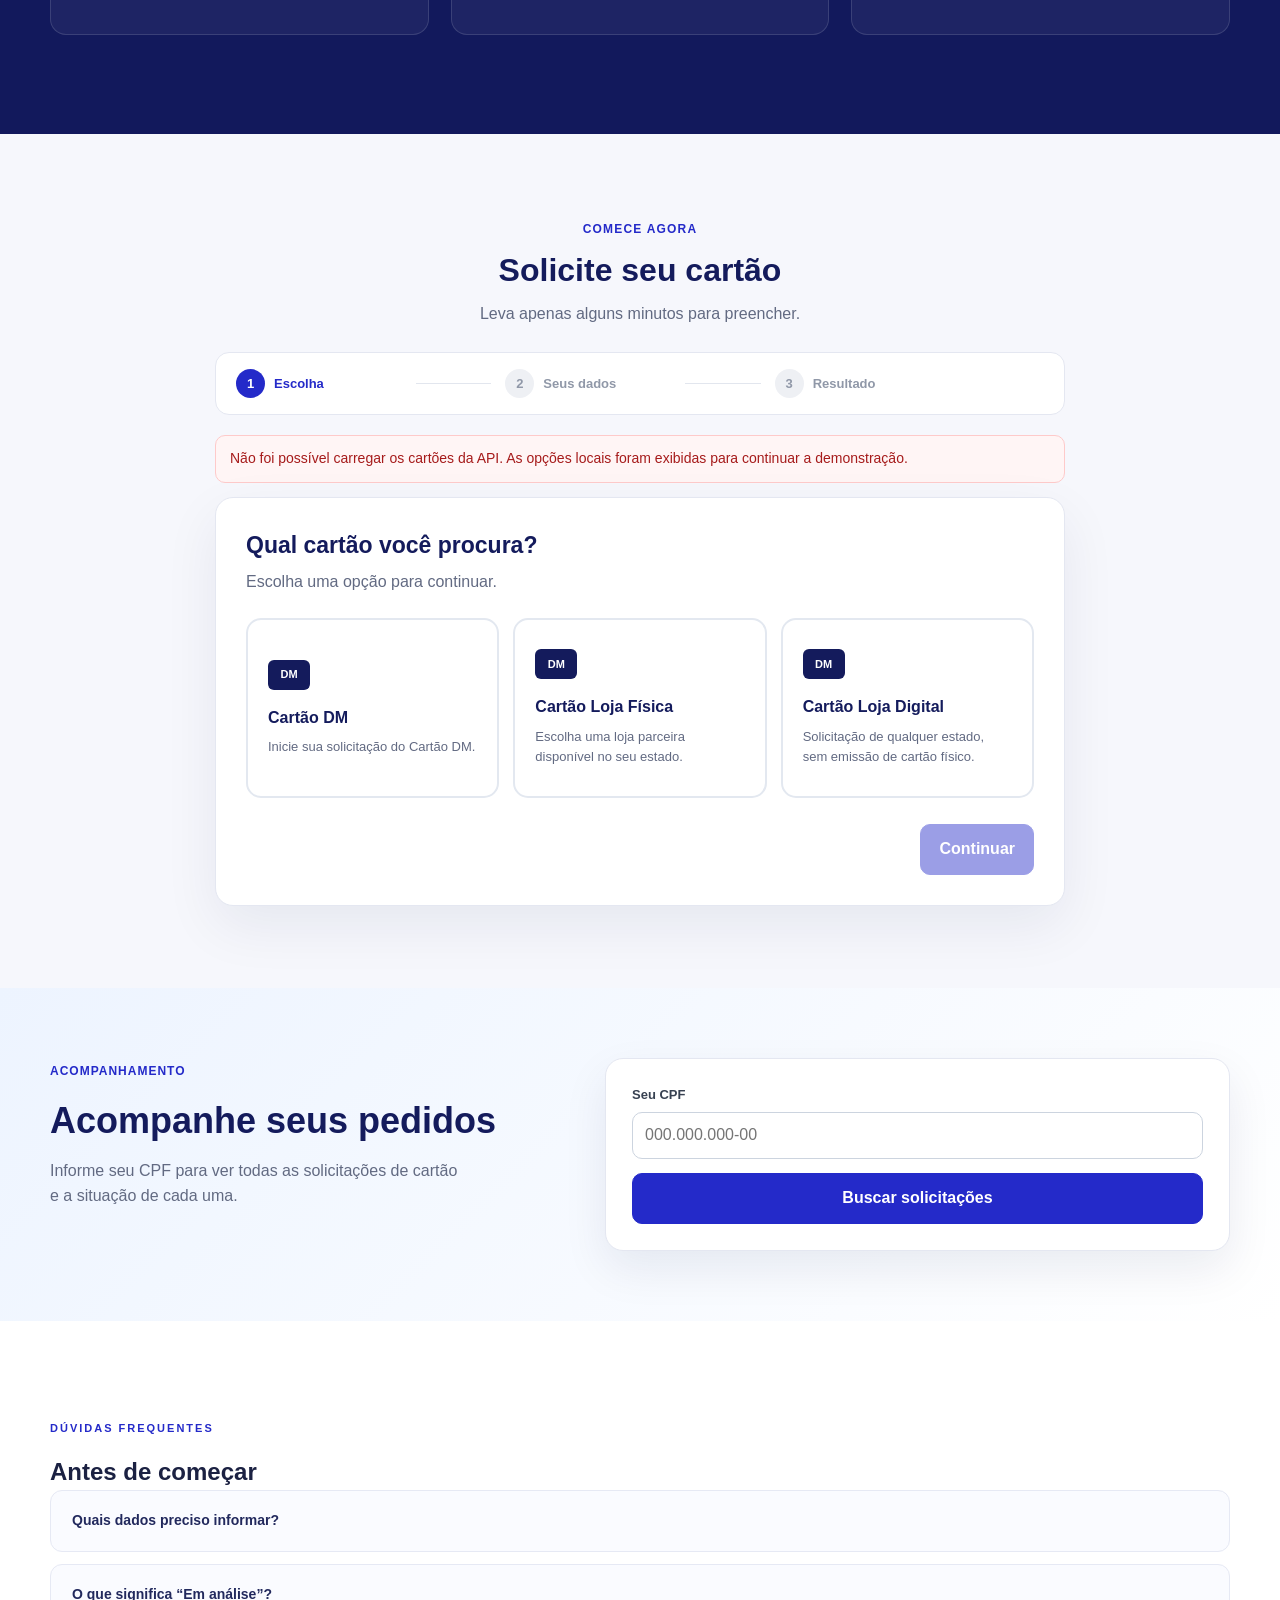
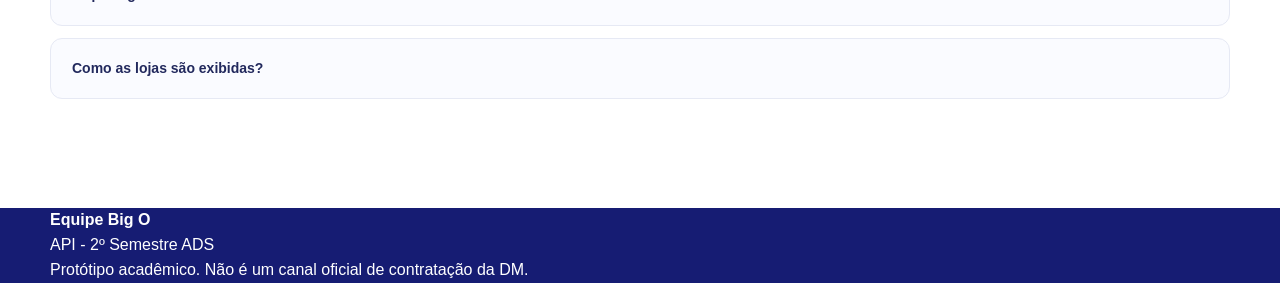
==== commit 1555fa46: "fix: preserva mudanças recentes da main na sprint 2" ====
--- a/frontend/index.html
+++ b/frontend/index.html
@@ -103,19 +103,15 @@
       <div class="container consulta-status__container">
         <div>
           <span class="consulta-status__etiqueta">ACOMPANHAMENTO</span>
-          <h2>Consulte sua solicitação</h2>
-          <p>Use o número recebido e seu CPF para acompanhar a situação do pedido.</p>
+          <h2>Acompanhe seus pedidos</h2>
+          <p>Informe seu CPF para ver todas as solicitações de cartão e a situação de cada uma.</p>
         </div>
         <form id="consulta-status-form" class="consulta-status__form">
           <div class="campo">
-            <label for="numero-solicitacao">Número da solicitação</label>
-            <input id="numero-solicitacao" inputmode="numeric" pattern="[0-9]+" required placeholder="Ex.: 12">
+            <label for="cpf-consulta">Seu CPF</label>
+            <input id="cpf-consulta" name="cpf" inputmode="numeric" autocomplete="off" maxlength="14" required placeholder="000.000.000-00">
           </div>
-          <div class="campo">
-            <label for="cpf-consulta">CPF</label>
-            <input id="cpf-consulta" inputmode="numeric" required placeholder="000.000.000-00">
-          </div>
-          <button class="btn-primario" type="submit">Consultar status</button>
+          <button class="btn-primario" type="submit">Buscar solicitações</button>
           <div id="consulta-status-resultado" class="consulta-status__resultado" aria-live="polite" hidden></div>
         </form>
       </div>
--- a/frontend/css/formulario.css
+++ b/frontend/css/formulario.css
@@ -464,3 +464,117 @@
     transition: none;
   }
 }
+
+.consulta-status__container {
+  grid-template-columns: minmax(0, 0.88fr) minmax(0, 1.12fr);
+  align-items: start;
+  gap: clamp(24px, 5vw, 64px);
+}
+
+.consulta-status__form {
+  width: 100%;
+  min-width: 0;
+}
+
+.consulta-status__form .btn-primario {
+  min-height: 46px;
+}
+
+.consulta-status__resultado {
+  padding: 0;
+  max-height: 470px;
+  overflow-y: auto;
+  overscroll-behavior: contain;
+  border: 0;
+  border-radius: 0;
+  background: transparent;
+}
+
+.consulta-status__resumo {
+  margin: 2px 0 14px;
+  font-weight: 750;
+  font-size: 14px;
+  color: var(--cor-azul-escuro);
+}
+
+.consulta-status__lista {
+  display: grid;
+  gap: 10px;
+}
+
+.consulta-status__item {
+  padding: 15px;
+  border: 1px solid var(--cor-cinza-borda);
+  border-radius: 13px;
+  background: #f9fbff;
+}
+
+.consulta-status__item-topo {
+  display: flex;
+  flex-wrap: wrap;
+  align-items: center;
+  justify-content: space-between;
+  gap: 9px;
+}
+
+.consulta-status__cartao {
+  font-size: 14px;
+  font-weight: 750;
+  color: var(--cor-azul-escuro);
+}
+
+.consulta-status__detalhes {
+  display: flex;
+  gap: 14px;
+  flex-wrap: wrap;
+  margin-top: 8px;
+  color: var(--cor-cinza-texto);
+  font-size: 12px;
+}
+
+.consulta-status__status {
+  border-radius: 99px;
+  padding: 5px 10px;
+  background: #fff2d9;
+  color: #946013;
+  font-size: 12px;
+  font-weight: 800;
+}
+
+.consulta-status__status[data-status="APROVADO"] {
+  background: #dff6ea;
+  color: #11623c;
+}
+
+.consulta-status__status[data-status="REPROVADO"] {
+  background: #ffeded;
+  color: #a12d35;
+}
+
+.consulta-status__vazio {
+  padding: 16px;
+  border: 1px dashed #cbd7eb;
+  border-radius: 12px;
+  color: var(--cor-cinza-texto);
+  background: #f8faff;
+  font-size: 14px;
+}
+
+.consulta-status__carregar {
+  width: 100%;
+  margin-top: 12px;
+}
+
+@media (max-width: 720px) {
+  .consulta-status__container {
+    grid-template-columns: minmax(0, 1fr);
+  }
+
+  .consulta-status__resultado {
+    max-height: 390px;
+  }
+
+  .consulta-status__item {
+    padding: 13px;
+  }
+}
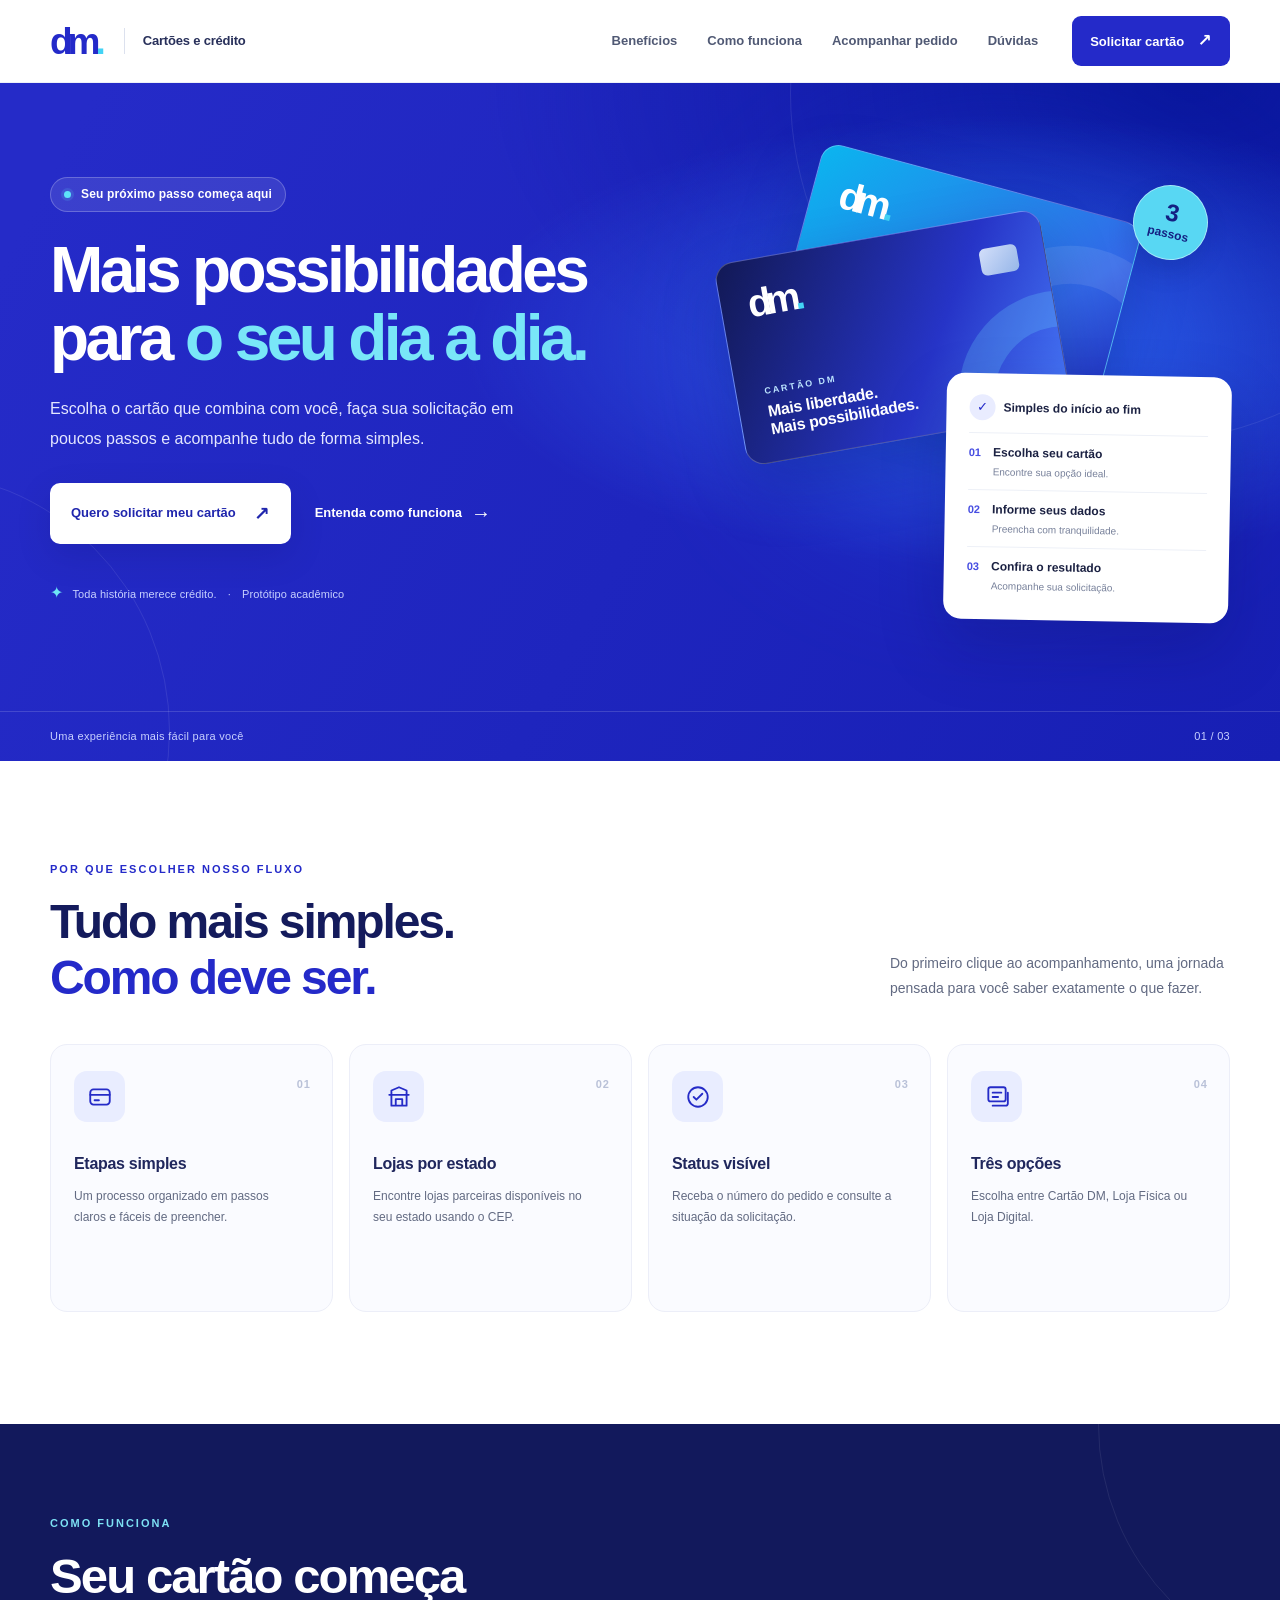
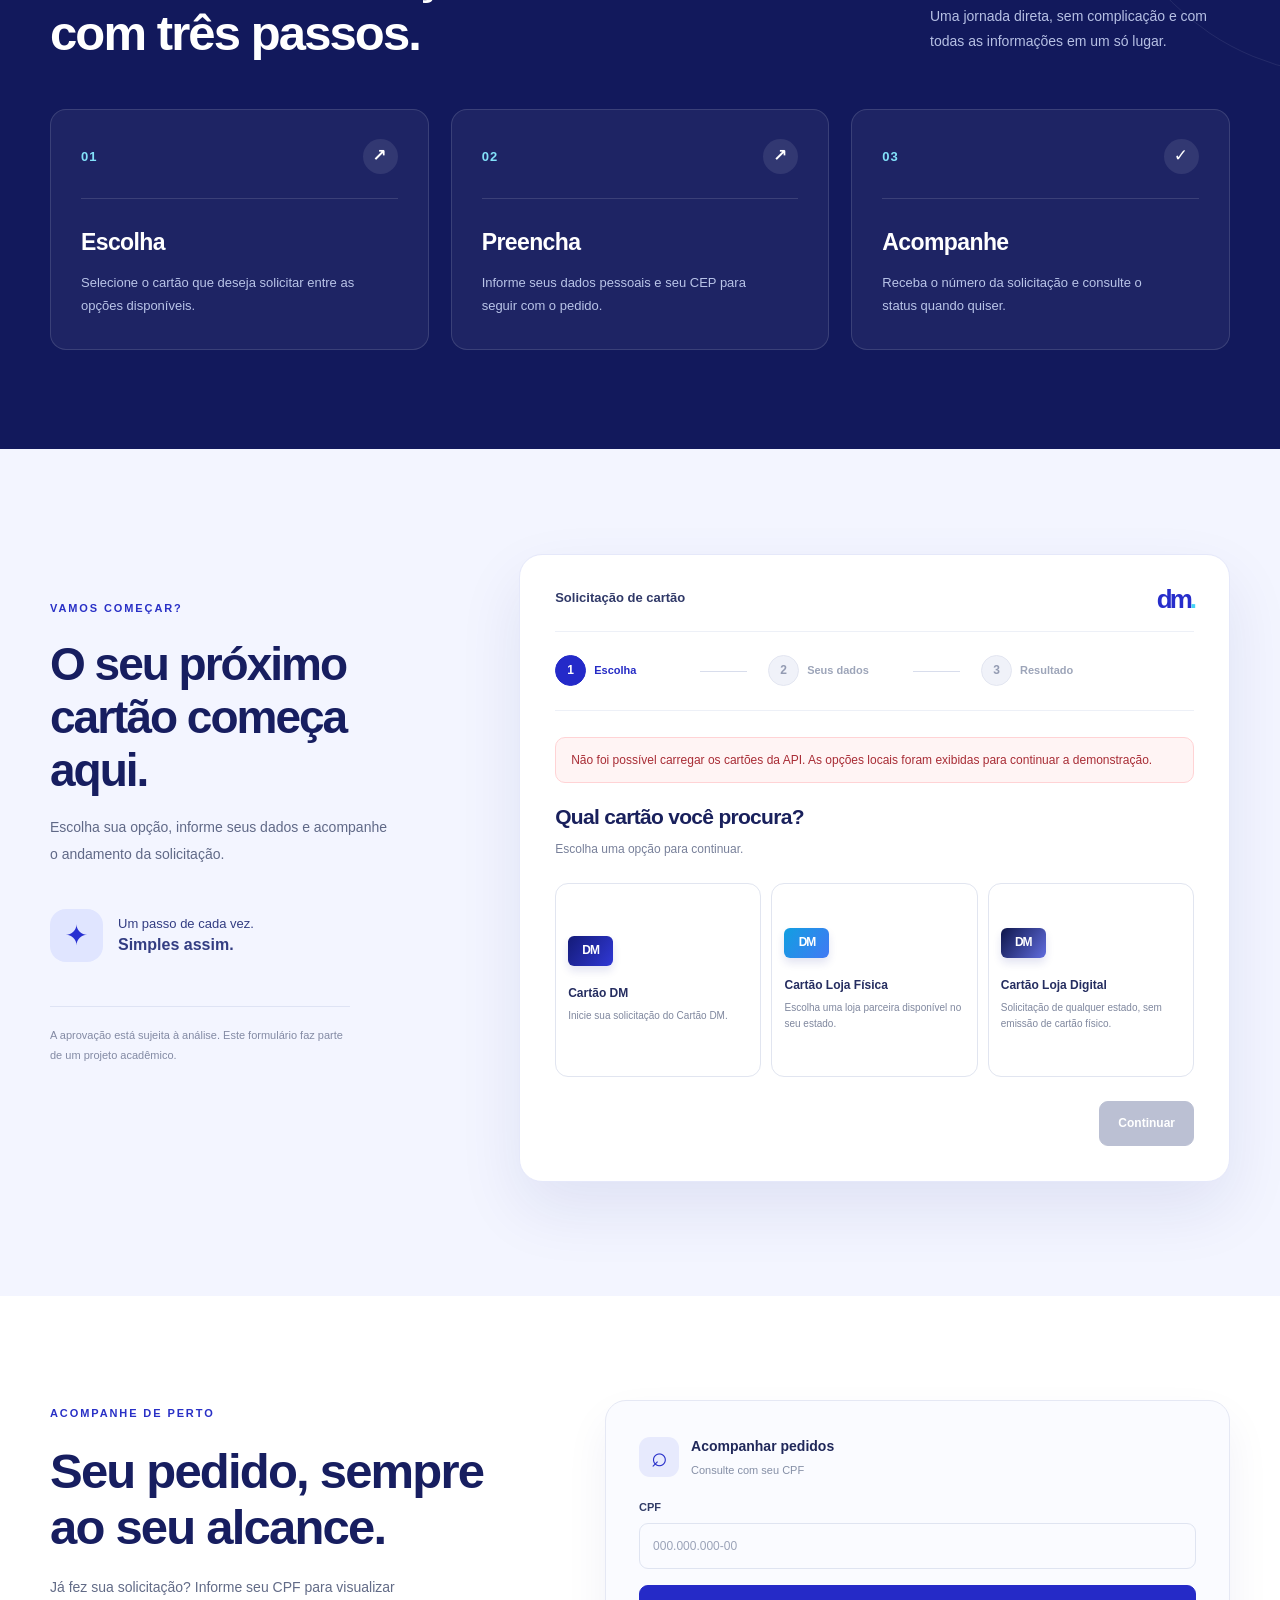
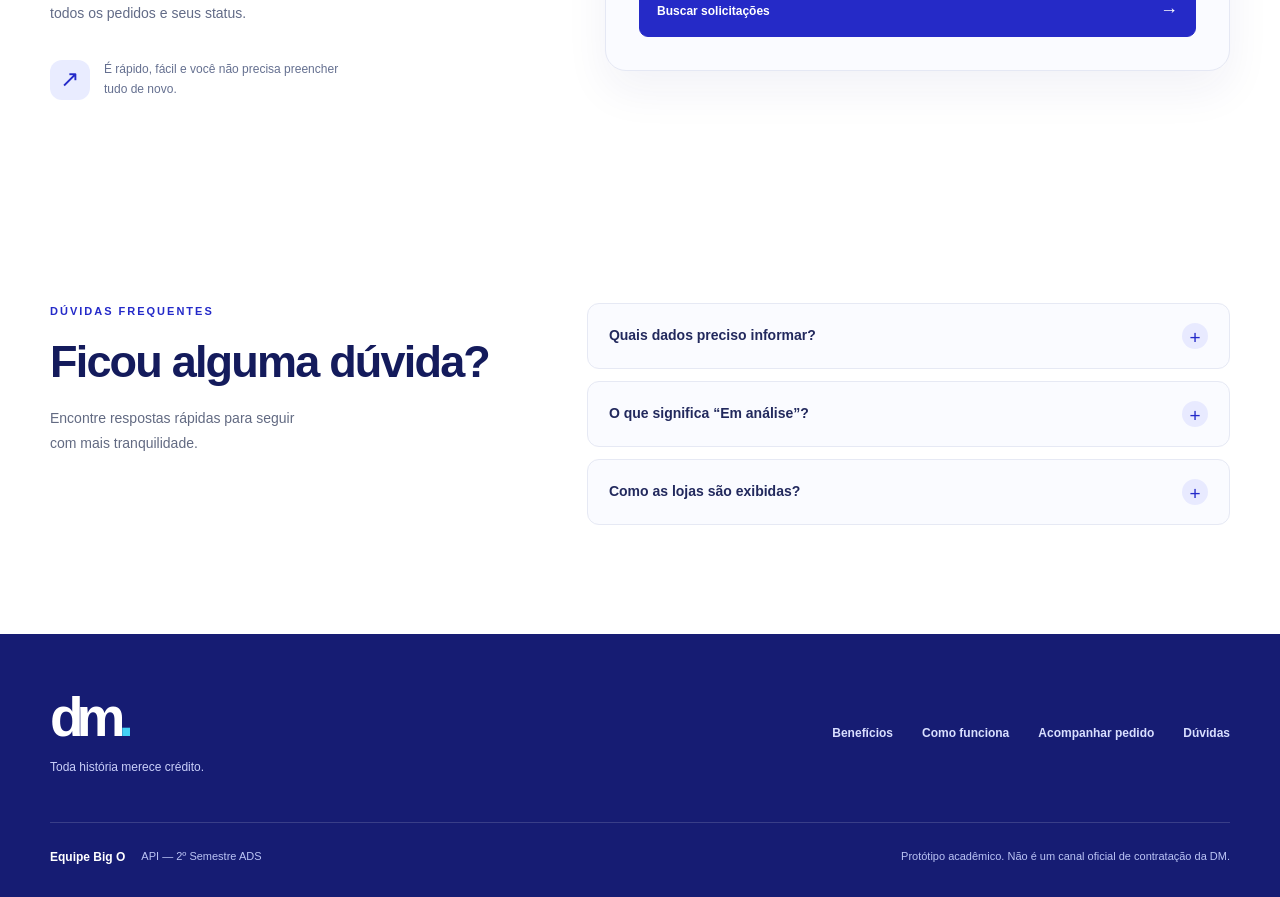
==== commit 6f9b933d: "feat: integra visual da PR 15 com fluxo atual de cartões e consulta por CPF" ====
--- a/frontend/index.html
+++ b/frontend/index.html
@@ -3,8 +3,9 @@
 <head>
   <meta charset="UTF-8">
   <meta name="viewport" content="width=device-width, initial-scale=1.0">
-  <meta name="description" content="Projeto acadêmico de landing page para captação e pré-qualificação de clientes.">
-  <title>DM - Solicitação de Cartão</title>
+  <meta name="description" content="Protótipo acadêmico de solicitação de cartões DM com pré-qualificação e acompanhamento de pedido.">
+  <meta name="theme-color" content="#2329c5">
+  <title>Solicite seu cartão | DM — Projeto acadêmico</title>
   <link rel="stylesheet" href="css/base.css">
   <link rel="stylesheet" href="css/header.css">
   <link rel="stylesheet" href="css/hero.css">
@@ -16,56 +17,82 @@
 <body>
   <header id="header" class="header">
     <div class="header__conteudo">
-      <a class="header__logo" href="#hero" aria-label="Ir para o início">DM</a>
+      <a class="header__marca" href="#hero" aria-label="DM — ir para o início">
+        <span class="header__logo" aria-hidden="true">dm<span class="header__ponto">.</span></span>
+        <span class="header__divisor" aria-hidden="true"></span>
+        <span class="header__nome">Cartões e crédito</span>
+      </a>
       <nav class="header__nav" aria-label="Navegação principal">
         <a href="#beneficios">Benefícios</a>
         <a href="#como-funciona">Como funciona</a>
         <a href="#consultar-status">Acompanhar pedido</a>
         <a href="#faq">Dúvidas</a>
       </nav>
-      <button class="header__cta" id="btn-solicitar-cartao">Solicitar cartão</button>
+      <button class="header__cta" id="btn-solicitar-cartao" type="button">Solicitar cartão <span aria-hidden="true">↗</span></button>
     </div>
   </header>
 
   <main>
     <section id="hero" class="hero">
+      <div class="hero__ornamento hero__ornamento--um" aria-hidden="true"></div>
+      <div class="hero__ornamento hero__ornamento--dois" aria-hidden="true"></div>
       <div class="hero__conteudo">
         <div class="hero__texto">
-          <span class="hero__tag">Solicitação simples e rápida</span>
-          <h1>Encontre a opção de cartão que combina com você</h1>
-          <p>Preencha seus dados, escolha o cartão e acompanhe o status inicial da sua solicitação em poucos passos.</p>
-          <button class="hero__cta" id="btn-hero-solicitar">Começar solicitação</button>
-          <small>Projeto acadêmico desenvolvido pela Equipe Big O.</small>
+          <span class="hero__tag"><span class="hero__tag-ponto"></span> Seu próximo passo começa aqui</span>
+          <h1>Mais possibilidades para <span>o seu dia a dia.</span></h1>
+          <p>Escolha o cartão que combina com você, faça sua solicitação em poucos passos e acompanhe tudo de forma simples.</p>
+          <div class="hero__acoes">
+            <button class="hero__cta" id="btn-hero-solicitar" type="button">Quero solicitar meu cartão <span aria-hidden="true">↗</span></button>
+            <a class="hero__link" href="#como-funciona">Entenda como funciona <span aria-hidden="true">→</span></a>
+          </div>
+          <div class="hero__nota"><span aria-hidden="true">✦</span> Toda história merece crédito. <span class="hero__nota-separador">·</span> Protótipo acadêmico</div>
         </div>
-        <div class="hero__painel" aria-label="Resumo do processo">
-          <div class="hero__painel-topo">Pré-qualificação</div>
-          <div class="hero__etapa"><span>1</span><div><strong>Escolha seu cartão</strong><p>DM, Loja Física ou Loja Digital.</p></div></div>
-          <div class="hero__etapa"><span>2</span><div><strong>Informe seus dados</strong><p>Cadastro simples e consulta por CEP.</p></div></div>
-          <div class="hero__etapa"><span>3</span><div><strong>Receba o status</strong><p>Veja o resultado inicial da solicitação.</p></div></div>
+
+        <div class="hero__visual" aria-label="Ilustração de cartões e resumo das etapas de solicitação">
+          <div class="hero__brilho" aria-hidden="true"></div>
+          <div class="hero__cartao hero__cartao--fundo" aria-hidden="true">
+            <span class="hero__cartao-logo">dm<span>.</span></span>
+            <span class="hero__cartao-linhas"></span>
+          </div>
+          <div class="hero__cartao hero__cartao--frente" aria-hidden="true">
+            <div class="hero__cartao-topo"><span class="hero__cartao-logo">dm<span>.</span></span><span class="hero__cartao-chip"></span></div>
+            <div class="hero__cartao-baixo"><span>CARTÃO DM</span><strong>Mais liberdade.<br>Mais possibilidades.</strong></div>
+            <span class="hero__cartao-circulo"></span>
+          </div>
+          <div class="hero__etapas">
+            <div class="hero__etapas-titulo"><span class="hero__etapas-icone" aria-hidden="true">✓</span><strong>Simples do início ao fim</strong></div>
+            <div class="hero__etapa"><span>01</span><div><strong>Escolha seu cartão</strong><p>Encontre sua opção ideal.</p></div></div>
+            <div class="hero__etapa"><span>02</span><div><strong>Informe seus dados</strong><p>Preencha com tranquilidade.</p></div></div>
+            <div class="hero__etapa"><span>03</span><div><strong>Confira o resultado</strong><p>Acompanhe sua solicitação.</p></div></div>
+          </div>
+          <div class="hero__selo" aria-hidden="true"><span>3</span> passos</div>
         </div>
       </div>
+      <div class="hero__rodape" aria-hidden="true"><div class="container"><span>Uma experiência mais fácil para você</span><span>01 / 03</span></div></div>
     </section>
 
     <section id="beneficios" class="beneficios">
       <div class="container">
-        <p class="beneficios__subtitulo">POR QUE USAR ESTE FLUXO?</p>
-        <h2 class="beneficios__titulo">Um processo mais claro do início ao fim</h2>
+        <div class="secao-cabecalho">
+          <div><p class="beneficios__subtitulo">POR QUE ESCOLHER NOSSO FLUXO</p><h2 class="beneficios__titulo">Tudo mais simples.<br><span>Como deve ser.</span></h2></div>
+          <p class="secao-cabecalho__texto">Do primeiro clique ao acompanhamento, uma jornada pensada para você saber exatamente o que fazer.</p>
+        </div>
         <div class="beneficios__cards">
           <article class="beneficio-card">
-            <span class="beneficio-card__icone">✓</span>
-            <div><h3>Etapas simples</h3><p>O processo é dividido em passos curtos para facilitar o preenchimento.</p></div>
+            <span class="beneficio-card__icone" aria-hidden="true"><svg viewBox="0 0 24 24" fill="none" stroke="currentColor" stroke-width="1.7" stroke-linecap="round" stroke-linejoin="round"><rect x="3" y="5" width="18" height="14" rx="3"/><path d="M3 10h18M7 15h4"/></svg></span>
+            <h3>Etapas simples</h3><p>Um processo organizado em passos claros e fáceis de preencher.</p><span class="beneficio-card__indice">01</span>
           </article>
           <article class="beneficio-card">
-            <span class="beneficio-card__icone">⌖</span>
-            <div><h3>Lojas por estado</h3><p>Ao escolher Cartão Loja Física, o CEP filtra as lojas parceiras disponíveis no seu estado.</p></div>
+            <span class="beneficio-card__icone" aria-hidden="true"><svg viewBox="0 0 24 24" fill="none" stroke="currentColor" stroke-width="1.7" stroke-linecap="round" stroke-linejoin="round"><path d="M3 10h18M5 10V6l7-3 7 3v4M5 10v10h14V10M9 20v-6h6v6"/></svg></span>
+            <h3>Lojas por estado</h3><p>Encontre lojas parceiras disponíveis no seu estado usando o CEP.</p><span class="beneficio-card__indice">02</span>
           </article>
           <article class="beneficio-card">
-            <span class="beneficio-card__icone">◎</span>
-            <div><h3>Status visível</h3><p>Ao finalizar, você recebe um número de solicitação e o status inicial do pedido.</p></div>
+            <span class="beneficio-card__icone" aria-hidden="true"><svg viewBox="0 0 24 24" fill="none" stroke="currentColor" stroke-width="1.7" stroke-linecap="round" stroke-linejoin="round"><circle cx="12" cy="12" r="9"/><path d="m8 12 2.5 2.5L16 9"/></svg></span>
+            <h3>Status visível</h3><p>Receba o número do pedido e consulte a situação da solicitação.</p><span class="beneficio-card__indice">03</span>
           </article>
           <article class="beneficio-card">
-            <span class="beneficio-card__icone">◇</span>
-            <div><h3>Três opções</h3><p>Escolha entre Cartão DM, Cartão Loja Física ou Cartão Loja Digital.</p></div>
+            <span class="beneficio-card__icone" aria-hidden="true"><svg viewBox="0 0 24 24" fill="none" stroke="currentColor" stroke-width="1.7" stroke-linecap="round" stroke-linejoin="round"><rect x="4" y="3" width="16" height="13" rx="2"/><path d="M8 20h12a2 2 0 0 0 2-2V8M8 8h8M8 12h5"/></svg></span>
+            <h3>Três opções</h3><p>Escolha entre Cartão DM, Loja Física ou Loja Digital.</p><span class="beneficio-card__indice">04</span>
           </article>
         </div>
       </div>
@@ -73,77 +100,61 @@
 
     <section id="como-funciona" class="prova-social">
       <div class="container prova-social__conteudo">
-        <p class="prova-social__subtitulo">COMO FUNCIONA</p>
-        <h2>Do interesse à solicitação em três passos</h2>
+        <div class="prova-social__cabecalho"><div><p class="prova-social__subtitulo">COMO FUNCIONA</p><h2>Seu cartão começa<br>com três passos.</h2></div><p>Uma jornada direta, sem complicação e com todas as informações em um só lugar.</p></div>
         <div class="prova-social__grid">
-          <article><span>01</span><h3>Escolha</h3><p>Selecione o produto que deseja solicitar.</p></article>
-          <article><span>02</span><h3>Preencha</h3><p>Informe seus dados pessoais e seu CEP.</p></article>
-          <article><span>03</span><h3>Acompanhe</h3><p>Receba o status inicial e o número da solicitação.</p></article>
+          <article><span>01 <i aria-hidden="true">↗</i></span><div class="prova-social__linha" aria-hidden="true"></div><h3>Escolha</h3><p>Selecione o cartão que deseja solicitar entre as opções disponíveis.</p></article>
+          <article><span>02 <i aria-hidden="true">↗</i></span><div class="prova-social__linha" aria-hidden="true"></div><h3>Preencha</h3><p>Informe seus dados pessoais e seu CEP para seguir com o pedido.</p></article>
+          <article><span>03 <i aria-hidden="true">✓</i></span><div class="prova-social__linha" aria-hidden="true"></div><h3>Acompanhe</h3><p>Receba o número da solicitação e consulte o status quando quiser.</p></article>
         </div>
       </div>
     </section>
 
     <section id="formulario" class="formulario">
       <div class="container formulario__container">
-        <div class="formulario__cabecalho">
-          <span>COMECE AGORA</span>
-          <h2>Solicite seu cartão</h2>
-          <p>Leva apenas alguns minutos para preencher.</p>
+        <div class="formulario__intro">
+          <div class="formulario__cabecalho"><span>VAMOS COMEÇAR?</span><h2>O seu próximo cartão começa aqui.</h2><p>Escolha sua opção, informe seus dados e acompanhe o andamento da solicitação.</p></div>
+          <div class="formulario__destaque"><span class="formulario__destaque-icone" aria-hidden="true">✦</span><p>Um passo de cada vez.<br><strong>Simples assim.</strong></p></div>
+          <p class="formulario__aviso">A aprovação está sujeita à análise. Este formulário faz parte de um projeto acadêmico.</p>
         </div>
-
-        <div id="stepper" class="stepper" aria-label="Etapas da solicitação"></div>
-        <div id="mensagem-global" class="mensagem-global" hidden></div>
-        <div id="passo-1" class="passo" data-passo="1"></div>
-        <div id="passo-2" class="passo" data-passo="2" hidden></div>
-        <div id="passo-3" class="passo" data-passo="3" hidden></div>
+        <div class="formulario__painel">
+          <div class="formulario__painel-topo"><span>Solicitação de cartão</span><span class="formulario__painel-marca" aria-hidden="true">dm<span>.</span></span></div>
+          <div id="stepper" class="stepper" aria-label="Etapas da solicitação"></div>
+          <div id="mensagem-global" class="mensagem-global" role="alert" hidden></div>
+          <div id="passo-1" class="passo" data-passo="1"></div>
+          <div id="passo-2" class="passo" data-passo="2" hidden></div>
+          <div id="passo-3" class="passo" data-passo="3" hidden></div>
+        </div>
       </div>
     </section>
 
     <section id="consultar-status" class="consulta-status">
       <div class="container consulta-status__container">
-        <div>
-          <span class="consulta-status__etiqueta">ACOMPANHAMENTO</span>
-          <h2>Acompanhe seus pedidos</h2>
-          <p>Informe seu CPF para ver todas as solicitações de cartão e a situação de cada uma.</p>
-        </div>
+        <div class="consulta-status__texto"><span class="consulta-status__etiqueta">ACOMPANHE DE PERTO</span><h2>Seu pedido, sempre ao seu alcance.</h2><p>Já fez sua solicitação? Informe seu CPF para visualizar todos os pedidos e seus status.</p><div class="consulta-status__detalhe"><span aria-hidden="true">↗</span><p>É rápido, fácil e você não precisa preencher tudo de novo.</p></div></div>
         <form id="consulta-status-form" class="consulta-status__form">
-          <div class="campo">
-            <label for="cpf-consulta">Seu CPF</label>
-            <input id="cpf-consulta" name="cpf" inputmode="numeric" autocomplete="off" maxlength="14" required placeholder="000.000.000-00">
-          </div>
-          <button class="btn-primario" type="submit">Buscar solicitações</button>
+          <div class="consulta-status__form-cabecalho"><span class="consulta-status__form-icone" aria-hidden="true">⌕</span><div><strong>Acompanhar pedidos</strong><p>Consulte com seu CPF</p></div></div>
+          
+          <div class="campo"><label for="cpf-consulta">CPF</label><input id="cpf-consulta" name="cpf" inputmode="numeric" autocomplete="off" maxlength="14" required placeholder="000.000.000-00"></div>
+          <button class="btn-primario" type="submit">Buscar solicitações <span aria-hidden="true">→</span></button>
           <div id="consulta-status-resultado" class="consulta-status__resultado" aria-live="polite" hidden></div>
         </form>
       </div>
     </section>
 
     <section id="faq" class="faq">
-      <div class="container">
-        <p class="faq__subtitulo">DÚVIDAS FREQUENTES</p>
-        <h2>Antes de começar</h2>
+      <div class="container faq__container">
+        <div class="faq__intro"><p class="faq__subtitulo">DÚVIDAS FREQUENTES</p><h2>Ficou alguma dúvida?</h2><p>Encontre respostas rápidas para seguir com mais tranquilidade.</p></div>
         <div class="faq__lista">
-          <details>
-            <summary>Quais dados preciso informar?</summary>
-            <p>Nome, CPF, e-mail, telefone e CEP. Para Cartão Loja Física também é necessário escolher uma loja parceira do seu estado.</p>
-          </details>
-          <details>
-            <summary>O que significa “Em análise”?</summary>
-            <p>Significa que a solicitação foi registrada e ainda precisa passar pelas próximas regras de análise do processo.</p>
-          </details>
-          <details>
-            <summary>Como as lojas são exibidas?</summary>
-            <p>O sistema identifica o estado a partir do CEP informado e mostra apenas lojas parceiras cadastradas naquele estado.</p>
-          </details>
+          <details><summary>Quais dados preciso informar? <span aria-hidden="true">+</span></summary><p>Nome, CPF, e-mail, telefone e CEP. Para Cartão Loja Física também é necessário escolher uma loja parceira do seu estado.</p></details>
+          <details><summary>O que significa “Em análise”? <span aria-hidden="true">+</span></summary><p>Significa que a solicitação foi registrada e ainda precisa passar pelas próximas regras de análise do processo.</p></details>
+          <details><summary>Como as lojas são exibidas? <span aria-hidden="true">+</span></summary><p>O sistema identifica o estado a partir do CEP informado e mostra apenas lojas parceiras cadastradas naquele estado.</p></details>
         </div>
       </div>
     </section>
   </main>
 
   <footer id="footer" class="footer">
-    <div class="container footer__conteudo">
-      <div><strong>Equipe Big O</strong><p>API - 2º Semestre ADS</p></div>
-      <p>Protótipo acadêmico. Não é um canal oficial de contratação da DM.</p>
-    </div>
+    <div class="container footer__principal"><div class="footer__marca"><span class="footer__logo" aria-hidden="true">dm<span>.</span></span><p>Toda história merece crédito.</p></div><div class="footer__links"><a href="#beneficios">Benefícios</a><a href="#como-funciona">Como funciona</a><a href="#consultar-status">Acompanhar pedido</a><a href="#faq">Dúvidas</a></div></div>
+    <div class="container footer__base"><div><strong>Equipe Big O</strong><span>API — 2º Semestre ADS</span></div><p>Protótipo acadêmico. Não é um canal oficial de contratação da DM.</p></div>
   </footer>
 
   <script src="js/stepper.js"></script>
--- a/frontend/css/formulario.css
+++ b/frontend/css/formulario.css
@@ -1,469 +1,87 @@
-.formulario {
-  padding: 82px 0;
-  background: var(--cor-cinza-claro);
-}
-
-.formulario__container {
-  max-width: 850px;
-}
-
-.formulario__cabecalho {
-  margin-bottom: 26px;
-  text-align: center;
-}
-
-.formulario__cabecalho > span {
-  color: var(--cor-azul);
-  font-size: 12px;
-  font-weight: 800;
-  letter-spacing: 1.2px;
-}
-
-.formulario__cabecalho h2 {
-  margin-top: 5px;
-  color: var(--cor-azul-escuro);
-  font-size: 32px;
-}
-
-.formulario__cabecalho p {
-  margin-top: 6px;
-  color: var(--cor-cinza-texto);
-}
-
-.stepper {
-  display: grid;
-  grid-template-columns: repeat(3, 1fr);
-  margin-bottom: 20px;
-  padding: 16px 20px;
-  border: 1px solid var(--cor-cinza-borda);
-  border-radius: 14px;
-  background: white;
-}
-
-.stepper__item {
-  position: relative;
-  display: flex;
-  align-items: center;
-  gap: 9px;
-  color: #9098a8;
-  font-size: 13px;
-  font-weight: 700;
-}
-
-.stepper__item:not(:last-child)::after {
-  content: "";
-  position: absolute;
-  right: 14px;
-  width: 28%;
-  height: 1px;
-  background: #e2e6ee;
-}
-
-.stepper__numero {
-  width: 29px;
-  height: 29px;
-  display: grid;
-  place-items: center;
-  border-radius: 50%;
-  background: #eef0f4;
-}
-
-.stepper__item.ativo {
-  color: var(--cor-azul);
-}
-
-.stepper__item.ativo .stepper__numero,
-.stepper__item.concluido .stepper__numero {
-  background: var(--cor-azul);
-  color: white;
-}
-
-.passo {
-  padding: 30px;
-  border: 1px solid var(--cor-cinza-borda);
-  border-radius: 18px;
-  background: white;
-  box-shadow: 0 12px 35px rgba(23, 32, 51, 0.06);
-}
-
-.passo__titulo {
-  margin-bottom: 6px;
-  color: var(--cor-azul-escuro);
-  font-size: 23px;
-}
-
-.passo__descricao {
-  margin-bottom: 24px;
-  color: var(--cor-cinza-texto);
-}
-
-.cartoes-grid {
-  display: grid;
-  grid-template-columns: repeat(3, 1fr);
-  gap: 14px;
-}
-
-.cartao-opcao {
-  min-height: 180px;
-  padding: 20px;
-  border: 2px solid #e3e8f0;
-  border-radius: 15px;
-  background: white;
-  text-align: left;
-  transition: 0.18s ease;
-}
-
-.cartao-opcao:hover {
-  transform: translateY(-2px);
-  border-color: #b9c9ef;
-}
-
-.cartao-opcao.selecionado {
-  border-color: var(--cor-azul);
-  background: #f5f8ff;
-  box-shadow: 0 0 0 3px rgba(32, 70, 168, 0.08);
-}
-
-.cartao-opcao__icone {
-  width: 42px;
-  height: 30px;
-  display: grid;
-  place-items: center;
-  margin-bottom: 16px;
-  border-radius: 6px;
-  background: var(--cor-azul-escuro);
-  color: white;
-  font-size: 11px;
-  font-weight: 800;
-}
-
-.cartao-opcao h3 {
-  margin-bottom: 7px;
-  color: var(--cor-azul-escuro);
-  font-size: 16px;
-}
-
-.cartao-opcao p {
-  color: var(--cor-cinza-texto);
-  font-size: 13px;
-}
-
-.acoes-passo {
-  display: flex;
-  justify-content: space-between;
-  gap: 12px;
-  margin-top: 26px;
-}
-
-.btn-primario,
-.btn-secundario {
-  border-radius: 10px;
-  padding: 12px 18px;
-  font-weight: 800;
-}
-
-.btn-primario {
-  border: 1px solid var(--cor-azul);
-  background: var(--cor-azul);
-  color: white;
-}
-
-.btn-primario:disabled {
-  cursor: not-allowed;
-  opacity: 0.45;
-}
-
-.btn-secundario {
-  border: 1px solid #d9dfe9;
-  background: white;
-  color: #3d4656;
-}
-
-.form-grid {
-  display: grid;
-  grid-template-columns: repeat(2, 1fr);
-  gap: 16px;
-}
-
-.campo {
-  display: flex;
-  flex-direction: column;
-  gap: 7px;
-}
-
-.campo--completo {
-  grid-column: 1 / -1;
-}
-
-.campo label {
-  color: #374151;
-  font-size: 13px;
-  font-weight: 700;
-}
-
-.campo input,
-.campo select {
-  width: 100%;
-  min-height: 46px;
-  padding: 10px 12px;
-  border: 1px solid #ccd4df;
-  border-radius: 10px;
-  outline: none;
-  background: white;
-}
-
-.campo input:focus,
-.campo select:focus {
-  border-color: var(--cor-azul);
-  box-shadow: 0 0 0 3px rgba(32, 70, 168, 0.1);
-}
-
-.cep-linha {
-  display: grid;
-  grid-template-columns: 1fr auto;
-  gap: 10px;
-}
-
-.lojas-box {
-  grid-column: 1 / -1;
-  padding: 16px;
-  border-radius: 12px;
-  background: #f7f9fc;
-  border: 1px solid #e1e7f0;
-}
-
-.lojas-box p {
-  color: var(--cor-cinza-texto);
-  font-size: 13px;
-}
-
-.lojas-box select {
-  margin-top: 10px;
-}
-
-.mensagem-global {
-  margin-bottom: 14px;
-  padding: 12px 14px;
-  border-radius: 10px;
-  background: #fff5f5;
-  border: 1px solid #fecaca;
-  color: #a61b1b;
-  font-size: 14px;
-}
-
-.status-box {
-  text-align: center;
-  padding: 14px 0 4px;
-}
-
-.status-box__icone {
-  width: 66px;
-  height: 66px;
-  display: grid;
-  place-items: center;
-  margin: 0 auto 16px;
-  border-radius: 50%;
-  background: #fff7df;
-  color: var(--cor-amarelo);
-  font-size: 28px;
-  font-weight: 900;
-}
-
-.status-box h3 {
-  color: var(--cor-azul-escuro);
-  font-size: 26px;
-}
-
-.status-box > p {
-  max-width: 570px;
-  margin: 8px auto 22px;
-  color: var(--cor-cinza-texto);
-}
-
-.resumo-solicitacao {
-  max-width: 540px;
-  margin: 0 auto;
-  text-align: left;
-  border: 1px solid var(--cor-cinza-borda);
-  border-radius: 12px;
-  overflow: hidden;
-}
-
-.resumo-solicitacao div {
-  display: flex;
-  justify-content: space-between;
-  gap: 20px;
-  padding: 12px 14px;
-  border-bottom: 1px solid #edf0f4;
-}
-
-.resumo-solicitacao div:last-child {
-  border-bottom: 0;
-}
-
-.resumo-solicitacao span {
-  color: var(--cor-cinza-texto);
-  font-size: 13px;
-}
-
-.resumo-solicitacao strong {
-  text-align: right;
-  font-size: 13px;
-}
-
-.loading {
-  opacity: 0.65;
-  pointer-events: none;
-}
-
-@media (max-width: 720px) {
-  .stepper__item {
-    flex-direction: column;
-    text-align: center;
-    font-size: 11px;
-  }
-
-  .stepper__item:not(:last-child)::after {
-    display: none;
-  }
-
-  .passo {
-    padding: 22px 18px;
-  }
-
-  .cartoes-grid,
-  .form-grid {
-    grid-template-columns: 1fr;
-  }
-
-  .campo--completo {
-    grid-column: auto;
-  }
-
-  .cep-linha {
-    grid-template-columns: 1fr;
-  }
-}
-
-.consulta-status {
-  padding: 70px 0;
-  background: linear-gradient(135deg, #edf4ff 0%, #fff 100%);
-}
-
-.consulta-status__container {
-  display: grid;
-  grid-template-columns: 1fr 1fr;
-  gap: 40px;
-  align-items: center;
-}
-
-.consulta-status__etiqueta {
-  color: var(--cor-azul);
-  font-weight: 800;
-  font-size: 12px;
-  letter-spacing: 1px;
-}
-
-.consulta-status h2 {
-  color: var(--cor-azul-escuro);
-  margin: 10px 0;
-  font-size: clamp(26px, 4vw, 36px);
-}
-
-.consulta-status__container > div > p {
-  color: var(--cor-cinza-texto);
-  max-width: 420px;
-}
-
-.consulta-status__form {
-  display: grid;
-  gap: 14px;
-  padding: 26px;
-  border: 1px solid var(--cor-cinza-borda);
-  border-radius: 18px;
-  background: white;
-  box-shadow: 0 18px 45px rgba(15, 31, 75, 0.08);
-}
-
-.consulta-status__resultado {
-  padding: 14px;
-  border-radius: 12px;
-  background: var(--cor-azul-claro);
-  color: var(--cor-azul-escuro);
-}
-
-.consulta-status__resultado p {
-  margin-top: 5px;
-}
-
-.acoes-passo--centro {
-  justify-content: center;
-  flex-wrap: wrap;
-}
-
-.status-box[data-status="APROVADO"] .status-box__icone {
-  background: #e7f7ef;
-  color: #168453;
-}
-
-.status-box[data-status="REPROVADO"] .status-box__icone {
-  background: #fff0ef;
-  color: #b42d35;
-}
-
-@media (max-width: 720px) {
-  .consulta-status__container {
-    grid-template-columns: 1fr;
-    gap: 24px;
-  }
-  .consulta-status__form {
-    padding: 22px 18px;
-  }
-}
-
-.aviso-digital {
-  padding: 14px 16px;
-  margin-bottom: 22px;
-  border: 1px solid #b7cefa;
-  border-radius: 12px;
-  background: #eff5ff;
-  color: #184083;
-  font-size: 14px;
-}
-
-.passo {
-  box-shadow: 0 20px 55px rgba(15, 31, 75, 0.07);
-}
-
-.cartao-opcao {
-  transition: transform 180ms ease, border-color 180ms ease, box-shadow 180ms ease;
-}
-
-.btn-primario {
-  transition: background-color 180ms ease, transform 180ms ease;
-}
-
-.btn-primario:not(:disabled):hover {
-  background: #153a99;
-  transform: translateY(-1px);
-}
-
-.btn-secundario:hover {
-  border-color: #aebfe2;
-  background: #f7faff;
-}
-
-:where(button, input, select):focus-visible {
-  outline: 3px solid #8fb1ff;
-  outline-offset: 3px;
-}
-
-@media (prefers-reduced-motion: reduce) {
-  .cartao-opcao,
-  .btn-primario {
-    transition: none;
-  }
-}
+.formulario { padding: 105px 0 114px; background: #f3f5ff; }
+.formulario__container { display: grid; grid-template-columns: .71fr 1.29fr; gap: 78px; align-items: start; }
+.formulario__intro { padding-top: 41px; }
+.formulario__cabecalho > span, .consulta-status__etiqueta { color: #2930c6; font-size: 11px; letter-spacing: 1.9px; font-weight: 850; }
+.formulario__cabecalho h2 { color: #171e60; font-size: clamp(34px, 3.8vw, 46px); line-height: 1.15; letter-spacing: -2px; margin: 19px 0 17px; }
+.formulario__cabecalho p { color: #606987; font-size: 14px; line-height: 1.9; max-width: 340px; }
+.formulario__destaque { margin-top: 42px; display: flex; align-items: center; gap: 15px; }
+.formulario__destaque-icone { display: grid; place-items: center; width: 53px; height: 53px; background: #e0e5ff; color: #2830d1; border-radius: 16px; font-size: 28px; }
+.formulario__destaque p { color: #333d82; font-size: 13px; line-height: 1.5; }
+.formulario__destaque p strong { font-size: 16px; }
+.formulario__aviso { border-top: 1px solid #dee3f4; margin-top: 44px; padding-top: 19px; max-width: 300px; font-size: 11px; color: #838aa4; line-height: 1.8; }
+.formulario__painel { background: #fff; border: 1px solid #e5e8fa; border-radius: 23px; padding: 31px 35px 35px; box-shadow: 0 27px 65px rgba(26,37,134,.09); min-width: 0; }
+.formulario__painel-topo { display: flex; justify-content: space-between; align-items: center; color: #303968; font-size: 13px; font-weight: 800; padding-bottom: 19px; border-bottom: 1px solid #edf0f7; }
+.formulario__painel-marca { font-size: 26px; letter-spacing: -3px; line-height: 1; font-weight: 900; color: #272dcb; }
+.stepper { display: grid; grid-template-columns: repeat(3, 1fr); gap: 0; padding: 23px 0 24px; border-bottom: 1px solid #edf0f7; margin-bottom: 26px; }
+.stepper__item { position: relative; display: flex; align-items: center; gap: 8px; font-size: 11px; font-weight: 700; color: #9da5b9; }
+.stepper__item:not(:last-child)::after { position: absolute; content: ""; width: 22%; height: 1px; background: #d8ddec; right: 10%; top: 16px; }
+.stepper__numero { width: 31px; height: 31px; border-radius: 50%; background: #f0f2f9; border: 1px solid #e3e6f1; display: grid; place-items: center; font-size: 12px; font-weight: 850; color: #939bb2; flex-shrink: 0; }
+.stepper__item.ativo, .stepper__item.concluido { color: #252bc5; }
+.stepper__item.ativo .stepper__numero, .stepper__item.concluido .stepper__numero { color: #fff; border-color: #242ac9; background: #242ac9; }
+.passo__titulo { color: #19205c; font-size: 21px; line-height: 1.35; letter-spacing: -.7px; margin-bottom: 7px; }
+.passo__descricao { color: #78809a; font-size: 12px; line-height: 1.8; margin-bottom: 23px; }
+.cartoes-grid { display: grid; grid-template-columns: repeat(3, minmax(0, 1fr)); gap: 10px; }
+.cartao-opcao { min-height: 194px; padding: 16px 12px; text-align: left; background: #fff; border: 1.5px solid #e1e5f0; border-radius: 13px; transition: border-color .2s, transform .2s, box-shadow .2s; }
+.cartao-opcao:hover { border-color: #9299eb; transform: translateY(-2px); }
+.cartao-opcao.selecionado { border-color: #292fce; background: #f5f6ff; box-shadow: 0 0 0 3px rgba(36,42,201,.07); }
+.cartao-opcao__icone { display: grid; place-items: center; width: 45px; height: 30px; border-radius: 6px; background: linear-gradient(125deg,#141b78,#3038d5); color: white; font-size: 12px; font-weight: 900; margin-bottom: 19px; letter-spacing: -1px; box-shadow: 0 5px 9px rgba(22,32,145,.12); }
+.cartao-opcao[data-tipo-cartao="LOJA_FISICA"] .cartao-opcao__icone { background: linear-gradient(125deg,#119fe1,#4279f4); }
+.cartao-opcao[data-tipo-cartao="LOJA_DIGITAL"] .cartao-opcao__icone { background: linear-gradient(125deg,#0e164a,#616ddf); }
+.cartao-opcao h3 { font-size: 12px; color: #252d60; line-height: 1.4; margin-bottom: 7px; }
+.cartao-opcao p { color: #7f879e; font-size: 10px; line-height: 1.6; }
+.acoes-passo { display: flex; justify-content: space-between; align-items: center; gap: 12px; margin-top: 24px; }
+.acoes-passo--centro { justify-content: center; flex-wrap: wrap; }
+.btn-primario, .btn-secundario { min-height: 45px; border-radius: 9px; padding: 11px 18px; font-size: 12px; font-weight: 800; transition: background .2s, transform .2s, border-color .2s; }
+.btn-primario { border: 1px solid #252ac7; background: #252ac7; color: #fff; }
+.btn-primario:not(:disabled):hover { background: #161ca8; transform: translateY(-2px); }
+.btn-primario:disabled { background: #bbc0d3; border-color: #bbc0d3; cursor: not-allowed; }
+.btn-secundario { color: #323c78; background: #fff; border: 1px solid #d7dced; }
+.btn-secundario:hover { background: #f5f6ff; border-color: #929ce4; }
+.form-grid { display: grid; grid-template-columns: repeat(2, minmax(0, 1fr)); gap: 16px; }
+.campo { display: flex; flex-direction: column; gap: 7px; min-width: 0; }
+.campo--completo { grid-column: 1 / -1; }
+.campo label { color: #303b66; font-size: 11px; font-weight: 750; }
+.campo input, .campo select, .lojas-box select { width: 100%; min-height: 46px; padding: 11px 13px; background: #fafbff; border: 1px solid #dfe4f1; border-radius: 9px; color: #222b60; font-size: 12px; outline: none; }
+.campo input::placeholder { color: #9ba3b8; }
+.campo input:focus, .campo select:focus, .lojas-box select:focus { border-color: #3037d2; box-shadow: 0 0 0 3px rgba(48,55,210,.09); background: #fff; }
+.cep-linha { display: grid; grid-template-columns: minmax(0,1fr) auto; gap: 9px; }
+.lojas-box { grid-column: 1 / -1; border: 1px solid #e1e5f3; background: #f8faff; border-radius: 11px; padding: 15px; }
+.lojas-box strong { font-size: 12px; color: #27306c; }
+.lojas-box p { color: #737e9a; font-size: 11px; margin-top: 5px; line-height: 1.7; }
+.lojas-box select { margin-top: 11px; }
+.aviso-digital { color: #263eb2; background: #edf2ff; border: 1px solid #ccd7ff; border-radius: 10px; padding: 12px 15px; margin-bottom: 20px; font-size: 12px; }
+.mensagem-global { padding: 13px 15px; margin-bottom: 20px; border-radius: 10px; border: 1px solid #ffd3d5; background: #fff4f4; color: #a82c35; font-size: 12px; }
+.loading { opacity: .65; pointer-events: none; }
+.status-box { text-align: center; padding: 12px 0 4px; }
+.status-box__icone { display: grid; place-items: center; width: 65px; height: 65px; margin: 0 auto 18px; border-radius: 50%; color: #a76e10; background: #fff4de; font-size: 28px; font-weight: 900; }
+.status-box[data-status="APROVADO"] .status-box__icone { background: #e2f7ef; color: #128653; }
+.status-box[data-status="REPROVADO"] .status-box__icone { background: #fff0ef; color: #b42d35; }
+.status-box h3 { color: #19205c; font-size: 23px; letter-spacing: -.8px; }
+.status-box > p { color: #747d9c; font-size: 12px; max-width: 470px; margin: 10px auto 19px; }
+.resumo-solicitacao { overflow: hidden; border: 1px solid #e3e6f2; border-radius: 11px; text-align: left; }
+.resumo-solicitacao div { display: flex; justify-content: space-between; align-items: center; gap: 16px; padding: 12px 15px; border-bottom: 1px solid #edf0f6; }
+.resumo-solicitacao div:last-child { border-bottom: 0; }
+.resumo-solicitacao span { color: #7b849b; font-size: 11px; }
+.resumo-solicitacao strong { color: #2a315e; font-size: 11px; text-align: right; }
+.consulta-status { padding: 104px 0; background: #fff; }
+.consulta-status__container { display: grid; grid-template-columns: .92fr 1.08fr; gap: 100px; align-items: center; }
+.consulta-status__texto h2 { color: #171e60; font-size: clamp(35px,4vw,49px); line-height: 1.15; letter-spacing: -1.8px; margin: 18px 0; max-width: 450px; }
+.consulta-status__texto > p { color: #626b87; font-size: 14px; line-height: 1.9; max-width: 365px; }
+.consulta-status__detalhe { display: flex; align-items: center; gap: 14px; margin-top: 33px; }
+.consulta-status__detalhe span { display: grid; place-items: center; width: 40px; height: 40px; flex-shrink: 0; background: #e9ecff; color: #242ac9; border-radius: 12px; font-size: 23px; }
+.consulta-status__detalhe p { color: #657090; font-size: 12px; line-height: 1.65; max-width: 250px; }
+.consulta-status__form { display: grid; gap: 16px; border: 1px solid #e5e8f4; background: #fafbff; border-radius: 21px; padding: 33px; box-shadow: 0 20px 45px rgba(27,35,111,.06); }
+.consulta-status__form-cabecalho { display: flex; align-items: center; gap: 12px; margin-bottom: 4px; }
+.consulta-status__form-icone { width: 40px; height: 40px; border-radius: 11px; display: grid; place-items: center; color: #2931ca; background: #e7eafd; font-size: 28px; line-height: 1; }
+.consulta-status__form-cabecalho strong { font-size: 14px; color: #20285a; }
+.consulta-status__form-cabecalho p { color: #858fa6; font-size: 11px; margin-top: 3px; }
+.consulta-status__form > .btn-primario { display: flex; align-items: center; justify-content: space-between; width: 100%; padding-left: 17px; padding-right: 17px; }
+.consulta-status__form > .btn-primario span { font-size: 18px; }
+.consulta-status__resultado { padding: 14px; border-radius: 10px; background: #ebefff; color: #1c2870; font-size: 12px; }
+.consulta-status__resultado p { margin-top: 5px; }
+@media (max-width: 1060px) { .formulario__container { grid-template-columns: .64fr 1.36fr; gap: 32px; }.formulario__painel { padding: 24px; }.consulta-status__container { gap: 50px; } }
+@media (max-width: 840px) { .formulario { padding: 75px 0; }.formulario__container { grid-template-columns: 1fr; gap: 32px; max-width: 700px; }.formulario__intro { padding: 0; }.formulario__cabecalho h2 { max-width: 600px; }.formulario__aviso { margin-top: 25px; max-width: 100%; }.formulario__destaque { margin-top: 25px; }.consulta-status__container { grid-template-columns: 1fr; gap: 30px; max-width: 700px; }.consulta-status { padding: 75px 0; } }
+@media (max-width: 560px) { .formulario__painel { padding: 21px 16px; border-radius: 17px; }.stepper__item { flex-direction: column; font-size: 10px; text-align: center; }.stepper__item:not(:last-child)::after { width: 21%; top: 15px; right: -11%; }.cartoes-grid { grid-template-columns: 1fr; }.cartao-opcao { min-height: 0; display: grid; grid-template-columns: 48px 1fr; column-gap: 8px; padding: 14px; }.cartao-opcao__icone { grid-row: span 2; margin-bottom: 0; }.cartao-opcao p { font-size: 11px; }.form-grid { grid-template-columns: 1fr; }.campo--completo { grid-column: auto; }.cep-linha { grid-template-columns: 1fr; }.consulta-status__form { padding: 22px; }.acoes-passo { flex-wrap: wrap; }.acoes-passo .btn-primario, .acoes-passo .btn-secundario { flex: 1; } }
 
 .consulta-status__container {
   grid-template-columns: minmax(0, 0.88fr) minmax(0, 1.12fr);
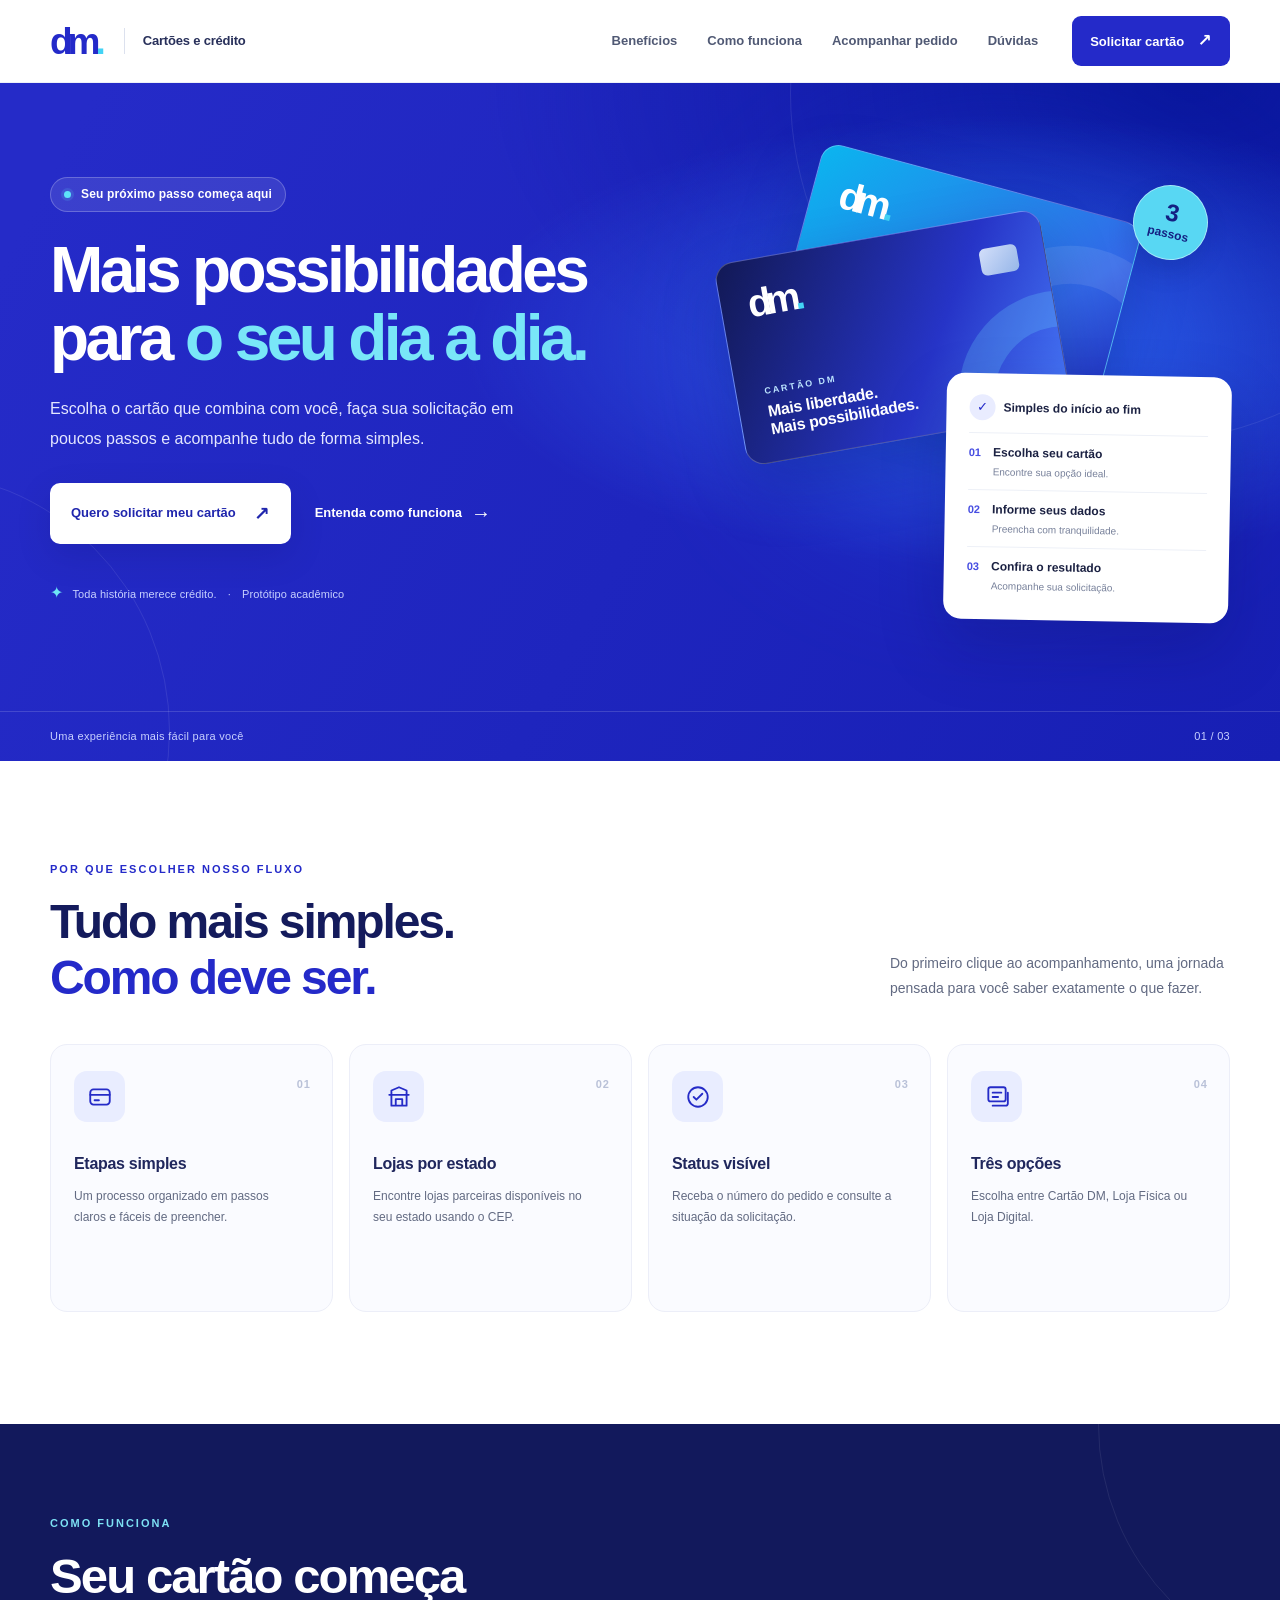
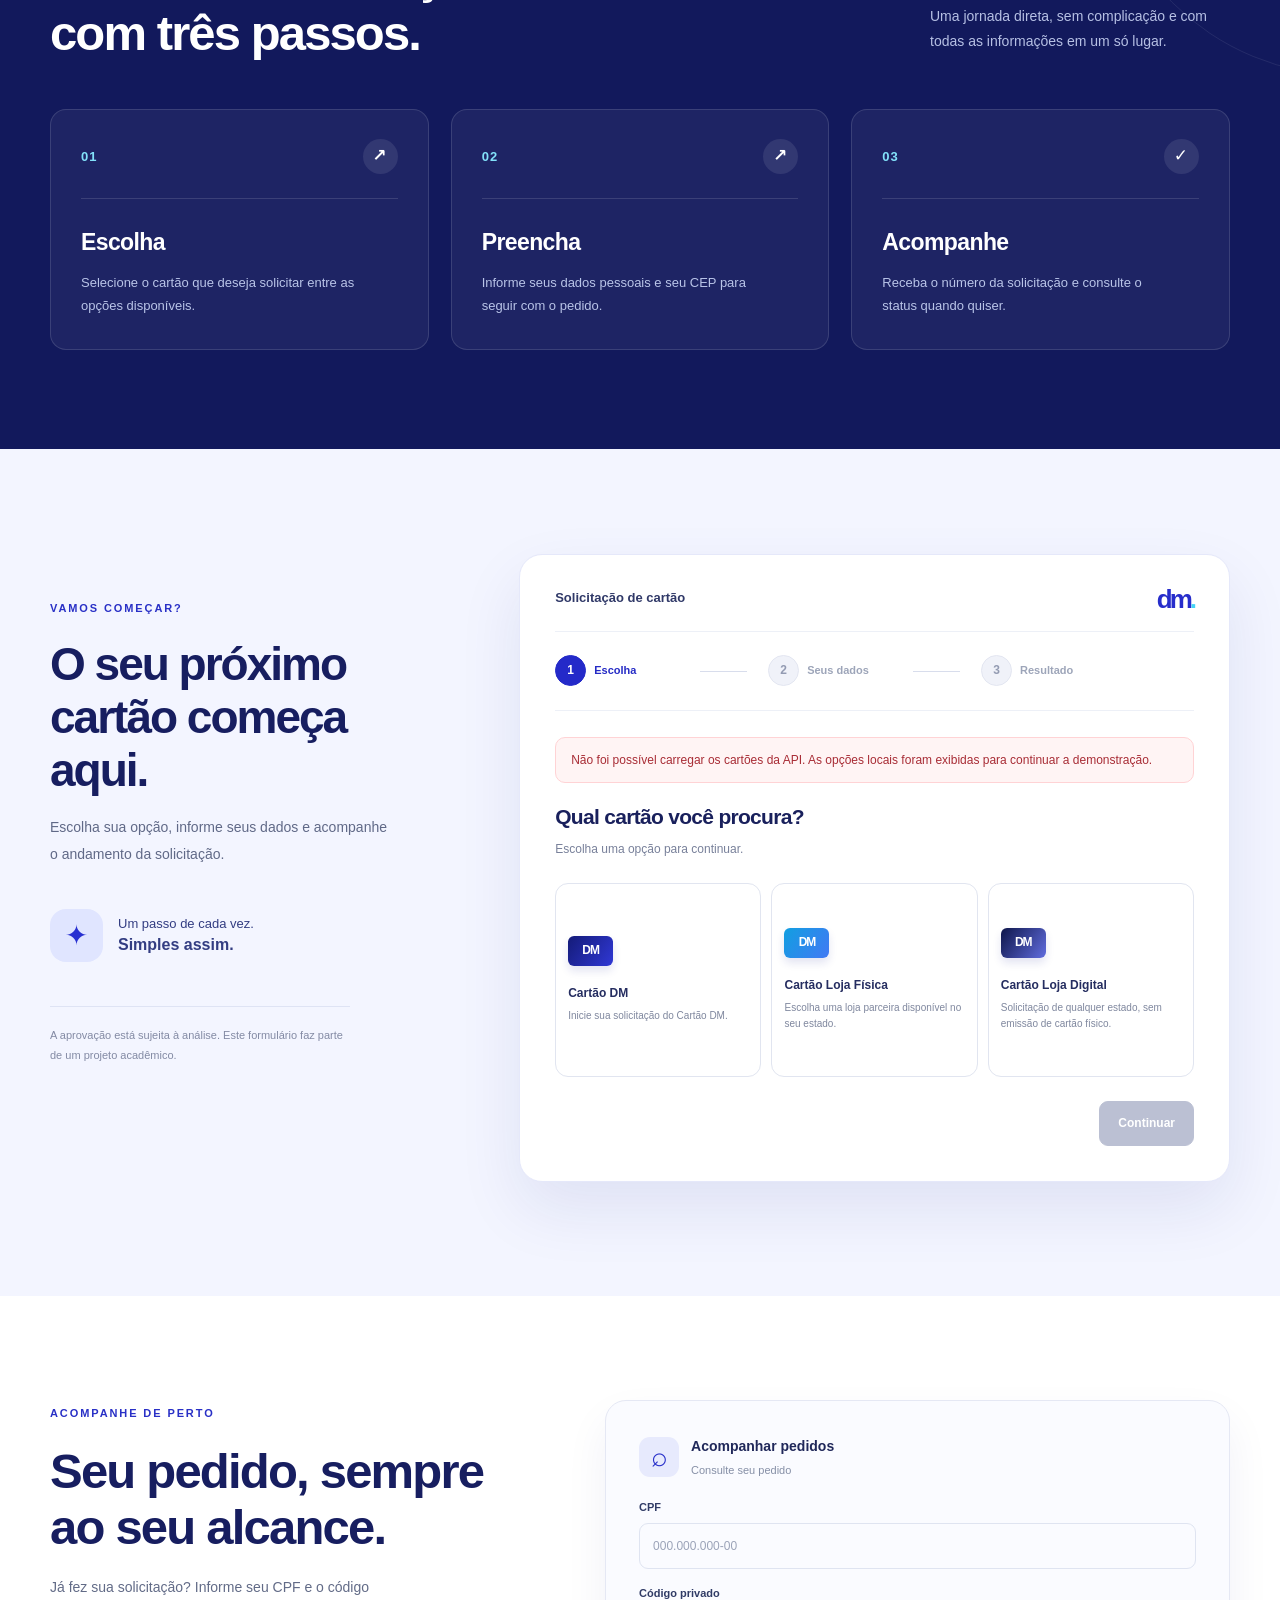
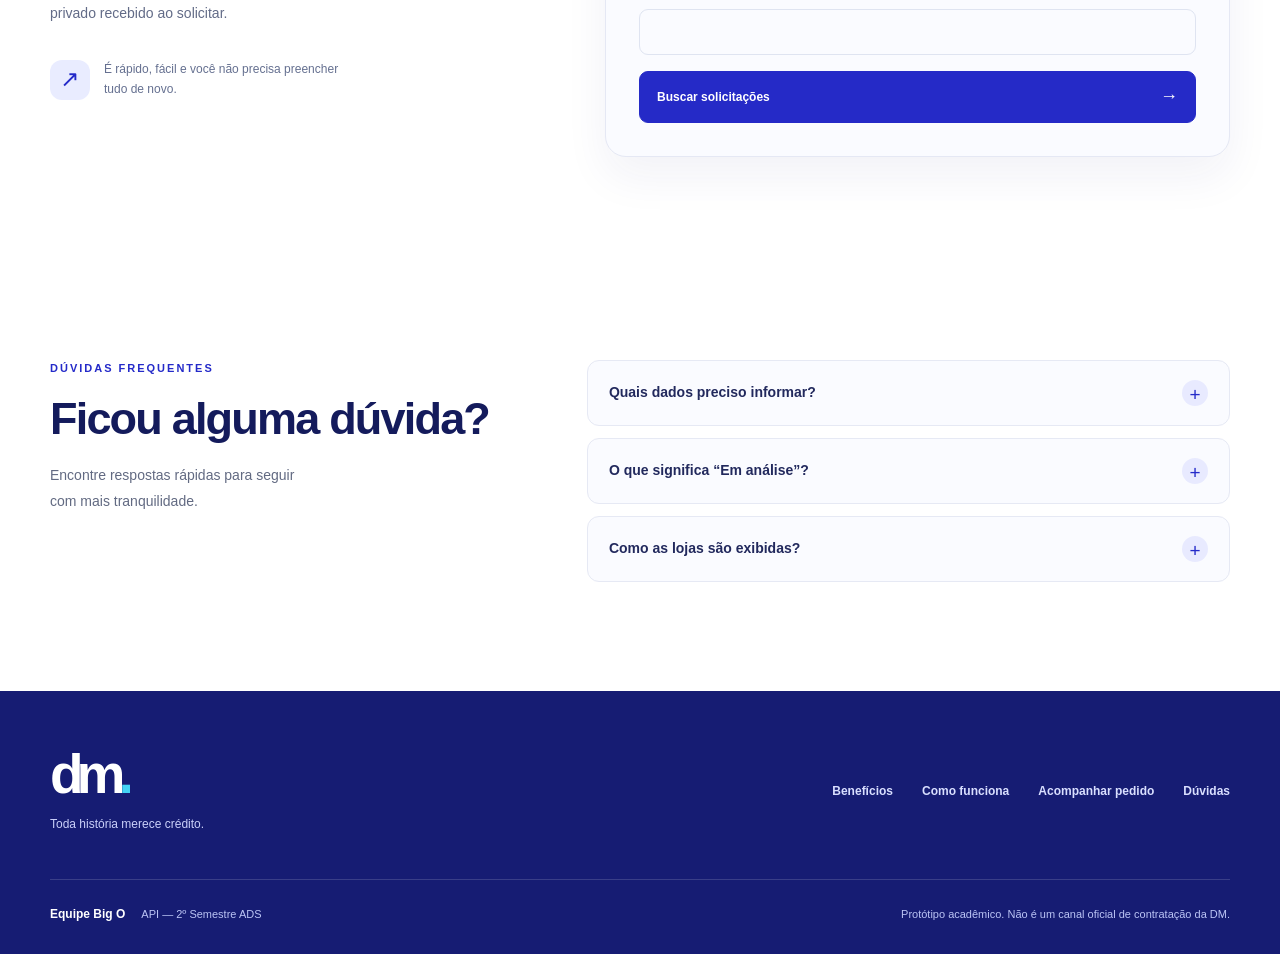
==== commit b9a8f897: "Conecta localização, redes, parceiros digitais e consulta privada à interface" ====
--- a/frontend/index.html
+++ b/frontend/index.html
@@ -12,6 +12,7 @@
   <link rel="stylesheet" href="css/beneficios.css">
   <link rel="stylesheet" href="css/prova-social.css">
   <link rel="stylesheet" href="css/formulario.css">
+  <link rel="stylesheet" href="css/ofertas.css">
   <link rel="stylesheet" href="css/footer.css">
 </head>
 <body>
@@ -129,11 +130,12 @@
 
     <section id="consultar-status" class="consulta-status">
       <div class="container consulta-status__container">
-        <div class="consulta-status__texto"><span class="consulta-status__etiqueta">ACOMPANHE DE PERTO</span><h2>Seu pedido, sempre ao seu alcance.</h2><p>Já fez sua solicitação? Informe seu CPF para visualizar todos os pedidos e seus status.</p><div class="consulta-status__detalhe"><span aria-hidden="true">↗</span><p>É rápido, fácil e você não precisa preencher tudo de novo.</p></div></div>
+        <div class="consulta-status__texto"><span class="consulta-status__etiqueta">ACOMPANHE DE PERTO</span><h2>Seu pedido, sempre ao seu alcance.</h2><p>Já fez sua solicitação? Informe seu CPF e o código privado recebido ao solicitar.</p><div class="consulta-status__detalhe"><span aria-hidden="true">↗</span><p>É rápido, fácil e você não precisa preencher tudo de novo.</p></div></div>
         <form id="consulta-status-form" class="consulta-status__form">
-          <div class="consulta-status__form-cabecalho"><span class="consulta-status__form-icone" aria-hidden="true">⌕</span><div><strong>Acompanhar pedidos</strong><p>Consulte com seu CPF</p></div></div>
+          <div class="consulta-status__form-cabecalho"><span class="consulta-status__form-icone" aria-hidden="true">⌕</span><div><strong>Acompanhar pedidos</strong><p>Consulte seu pedido</p></div></div>
           
           <div class="campo"><label for="cpf-consulta">CPF</label><input id="cpf-consulta" name="cpf" inputmode="numeric" autocomplete="off" maxlength="14" required placeholder="000.000.000-00"></div>
+          <div class="campo"><label for="codigo-consulta">Código privado</label><input id="codigo-consulta" name="codigo" autocomplete="off" minlength="20" maxlength="120" required></div>
           <button class="btn-primario" type="submit">Buscar solicitações <span aria-hidden="true">→</span></button>
           <div id="consulta-status-resultado" class="consulta-status__resultado" aria-live="polite" hidden></div>
         </form>
--- a/frontend/css/formulario.css
+++ b/frontend/css/formulario.css
@@ -196,3 +196,7 @@
     padding: 13px;
   }
 }
+
+#filtro-parceiros { margin-bottom: 8px; }
+#filtrar-parceiros, #usar-localizacao { margin: 4px 0; }
+.lojas-box select { width: 100%; max-width: 100%; }
--- a/frontend/css/ofertas.css
+++ b/frontend/css/ofertas.css
@@ -0,0 +1,142 @@
+.ofertas {
+  margin-top: 28px;
+  padding: clamp(20px, 4vw, 32px);
+  border: 1px solid #e2e8fa;
+  border-radius: 20px;
+  background: #f7f9ff;
+}
+
+.ofertas__eyebrow {
+  color: #2737bd;
+  font-size: 0.75rem;
+  font-weight: 800;
+  letter-spacing: 0.1em;
+  margin: 0 0 10px;
+}
+
+.ofertas h3 {
+  margin: 0 0 10px;
+  font-size: clamp(1.25rem, 3vw, 1.65rem);
+  color: #152155;
+  line-height: 1.25;
+}
+
+.ofertas__intro {
+  color: #52607f;
+  line-height: 1.55;
+  margin: 0 0 22px;
+}
+
+.ofertas__grade {
+  display: grid;
+  grid-template-columns: repeat(2, minmax(0, 1fr));
+  gap: 14px;
+}
+
+.ofertas__card {
+  min-width: 0;
+  padding: 20px;
+  border-radius: 14px;
+  border: 1px solid #e0e5f2;
+  background: #fff;
+  box-shadow: 0 4px 18px #1823670a;
+}
+
+.ofertas__icone {
+  display: grid;
+  place-items: center;
+  width: 36px;
+  height: 36px;
+  color: #252ec9;
+  border-radius: 10px;
+  background: #ecefff;
+  font-weight: 800;
+  margin-bottom: 12px;
+}
+
+.ofertas__card h4 {
+  margin: 0 0 8px;
+  color: #172153;
+  font-size: 1.02rem;
+}
+
+.ofertas__card p {
+  margin: 0 0 14px;
+  line-height: 1.5;
+  color: #4e5b73;
+  font-size: 0.93rem;
+}
+
+.ofertas__card > span:last-child {
+  color: #64718b;
+  font-size: 0.75rem;
+  font-weight: 700;
+}
+
+.ofertas__consentimento {
+  margin-top: 20px;
+  background: #fff;
+  border: 1px solid #d9e2ff;
+  border-radius: 18px;
+  padding: clamp(20px, 4vw, 28px);
+  text-align: left;
+}
+
+.ofertas__consentimento h3 {
+  color: #18215c;
+  margin: 0 0 10px;
+}
+
+.ofertas__consentimento > p {
+  line-height: 1.5;
+  color: #52607f;
+}
+
+.ofertas__check {
+  display: flex;
+  align-items: flex-start;
+  gap: 12px;
+  margin: 22px 0;
+  cursor: pointer;
+  line-height: 1.5;
+  color: #2d3759;
+}
+
+.ofertas__check input {
+  width: 19px;
+  height: 19px;
+  flex: 0 0 19px;
+  margin: 2px 0 0;
+  accent-color: #252ec9;
+}
+
+.ofertas__consentimento button {
+  max-width: 100%;
+  white-space: normal;
+}
+
+.ofertas__retorno {
+  min-height: 1.2em;
+  margin-bottom: 0;
+  font-size: 0.93rem;
+  color: #52607f;
+}
+
+.ofertas__retorno[data-situacao="CONFIRMADO"],
+.ofertas__retorno[data-situacao="AGUARDANDO_CONFIRMACAO"] {
+  color: #216e49;
+}
+
+.ofertas__retorno[data-situacao="ERRO"] {
+  color: #b42318;
+}
+
+@media (max-width: 600px) {
+  .ofertas__grade {
+    grid-template-columns: 1fr;
+  }
+
+  .ofertas__card {
+    padding: 18px;
+  }
+}
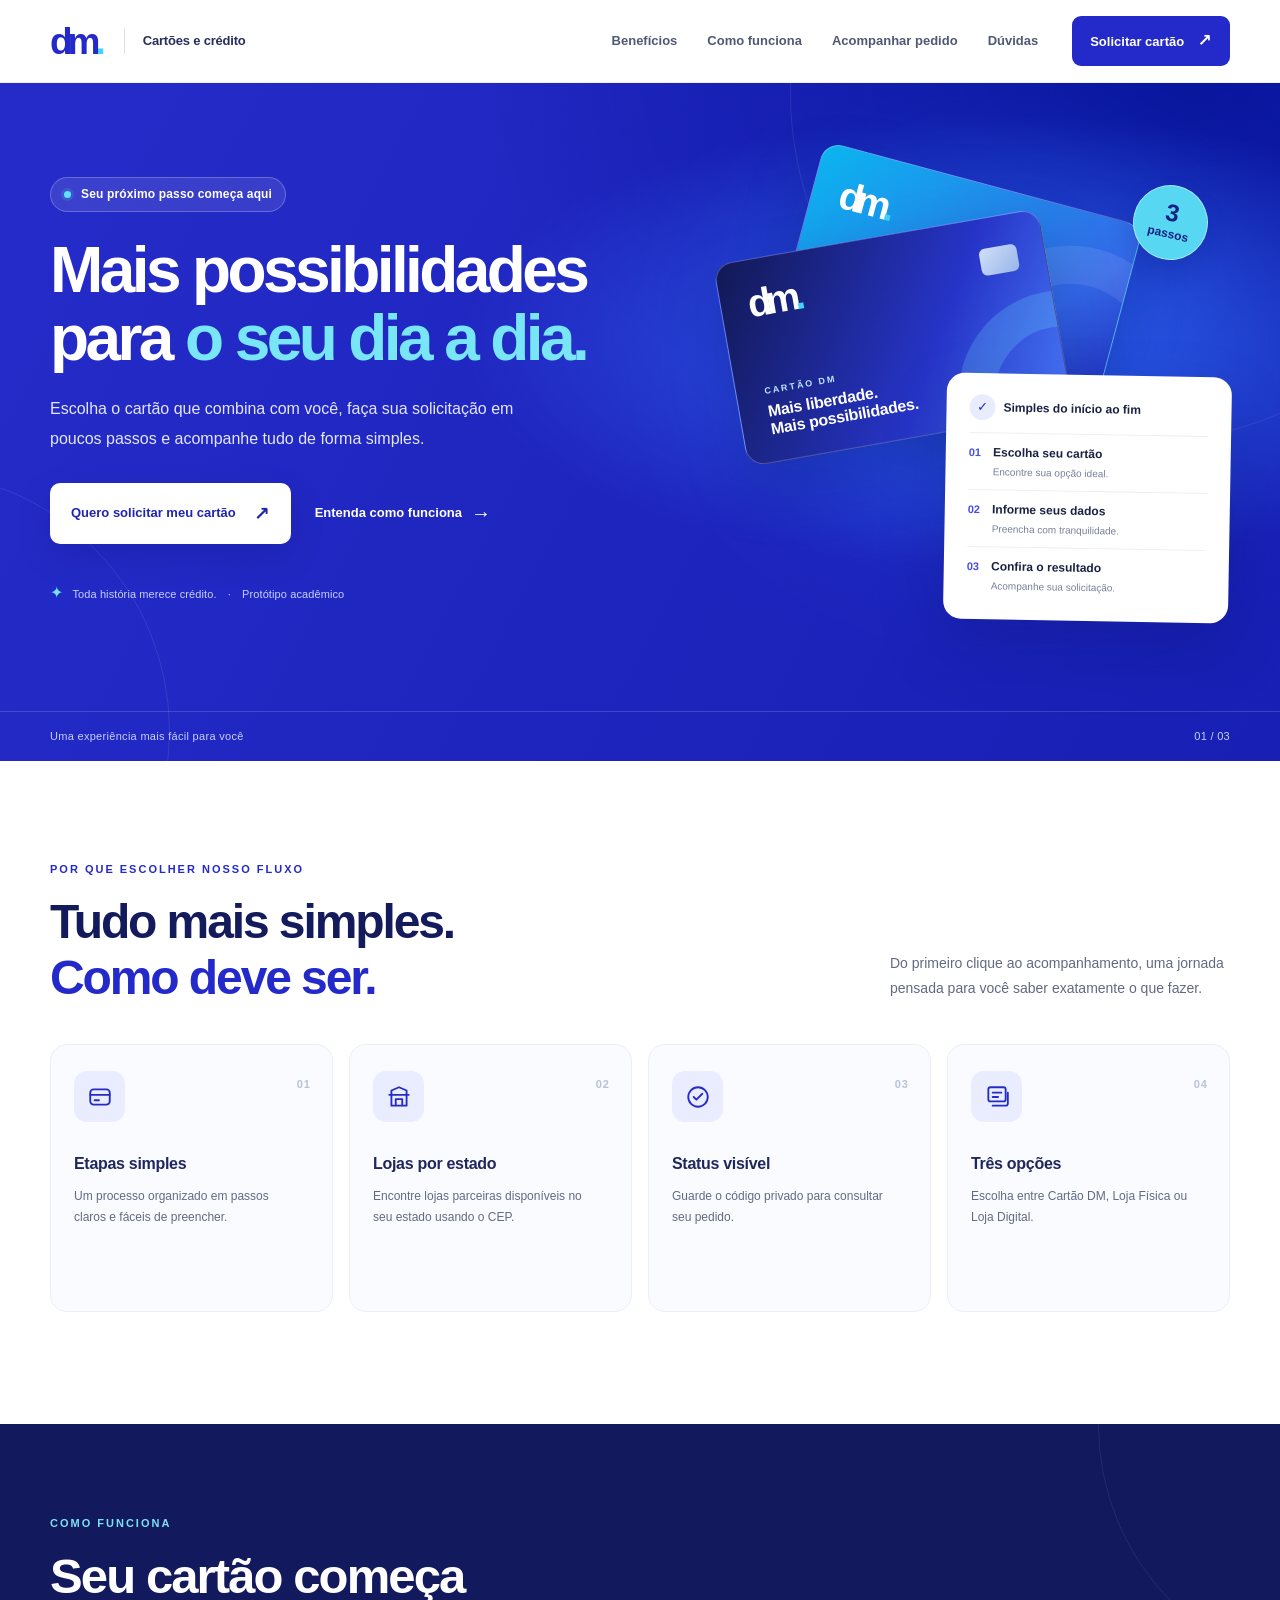
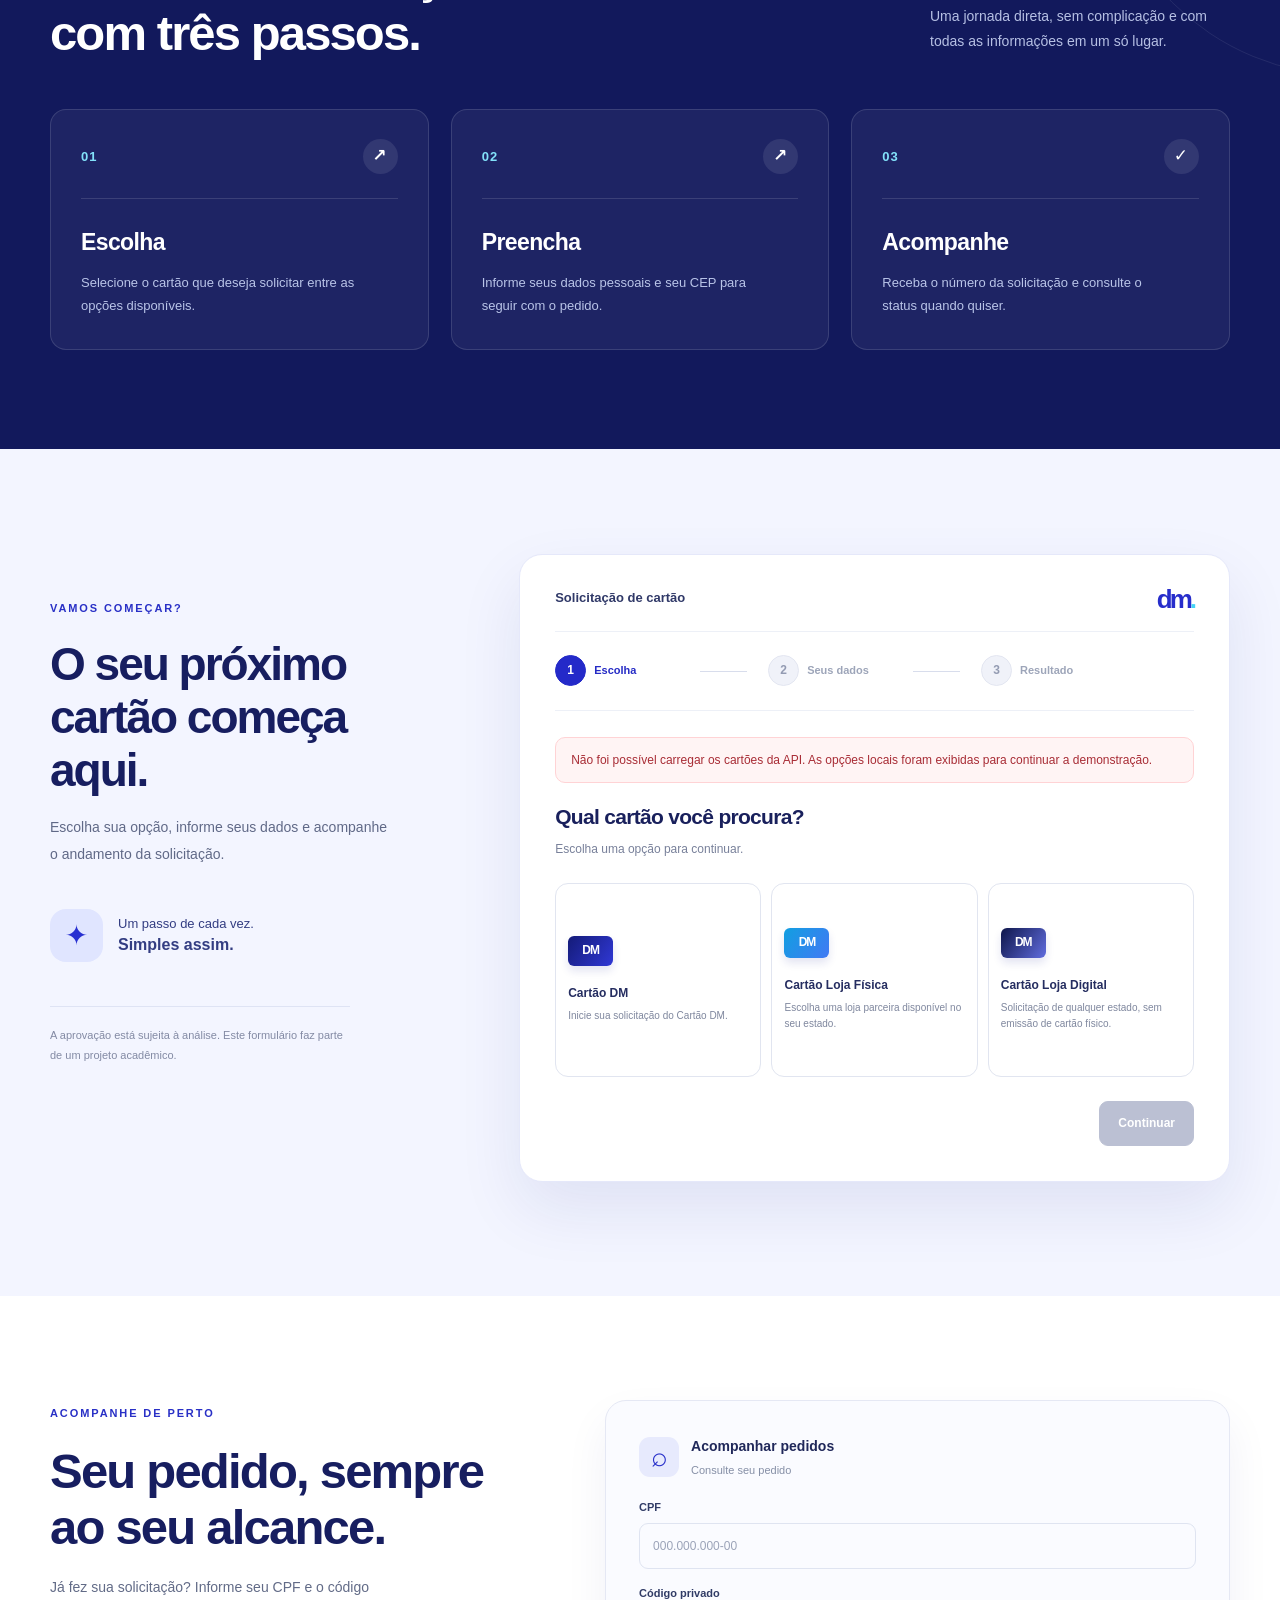
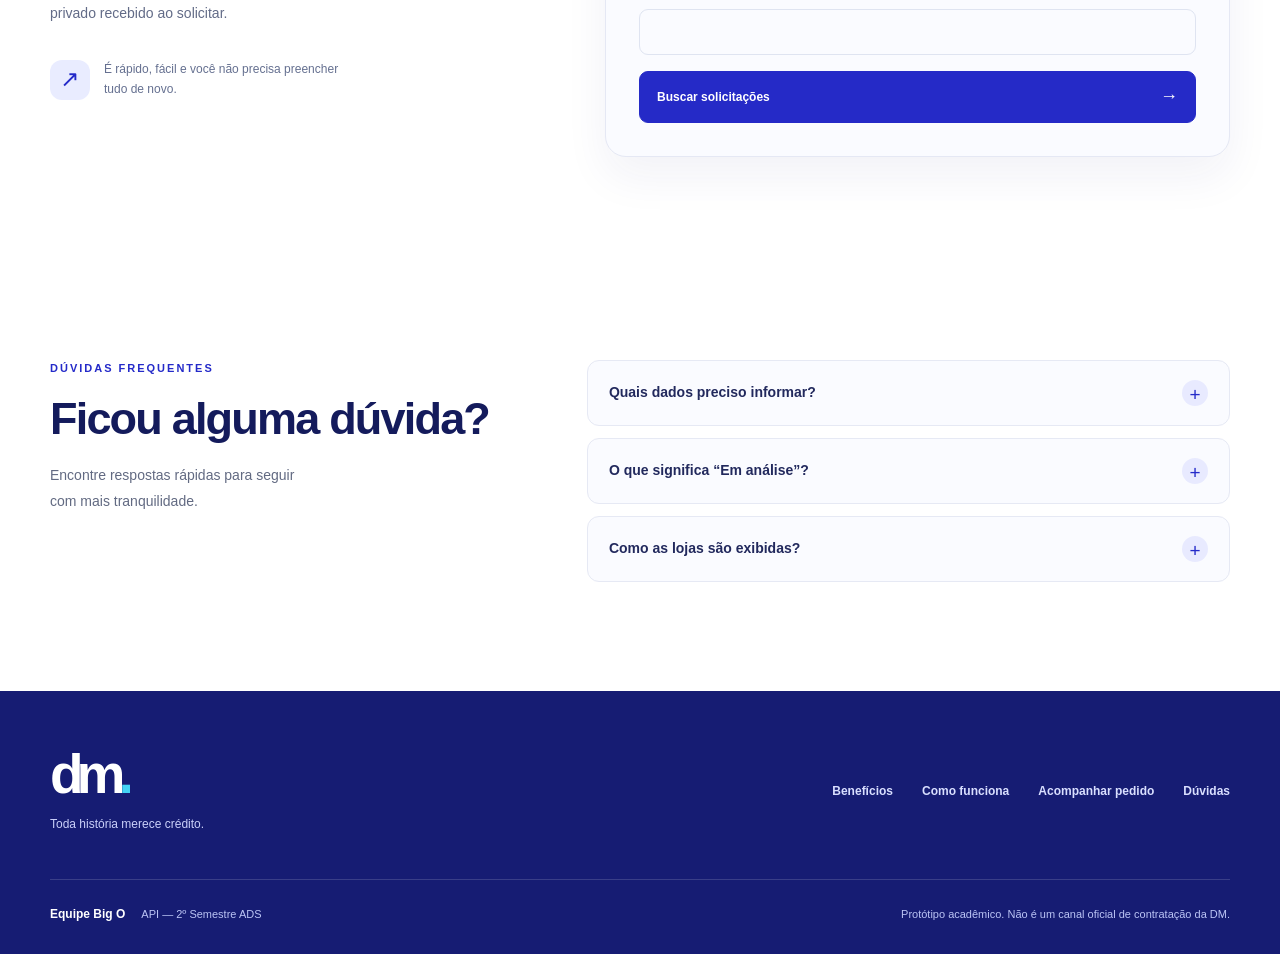
==== commit 9895f5fe: "Valida jornada MySQL e navegador, preserva dados de localização" ====
--- a/frontend/index.html
+++ b/frontend/index.html
@@ -89,7 +89,7 @@
           </article>
           <article class="beneficio-card">
             <span class="beneficio-card__icone" aria-hidden="true"><svg viewBox="0 0 24 24" fill="none" stroke="currentColor" stroke-width="1.7" stroke-linecap="round" stroke-linejoin="round"><circle cx="12" cy="12" r="9"/><path d="m8 12 2.5 2.5L16 9"/></svg></span>
-            <h3>Status visível</h3><p>Receba o número do pedido e consulte a situação da solicitação.</p><span class="beneficio-card__indice">03</span>
+            <h3>Status visível</h3><p>Guarde o código privado para consultar seu pedido.</p><span class="beneficio-card__indice">03</span>
           </article>
           <article class="beneficio-card">
             <span class="beneficio-card__icone" aria-hidden="true"><svg viewBox="0 0 24 24" fill="none" stroke="currentColor" stroke-width="1.7" stroke-linecap="round" stroke-linejoin="round"><rect x="4" y="3" width="16" height="13" rx="2"/><path d="M8 20h12a2 2 0 0 0 2-2V8M8 8h8M8 12h5"/></svg></span>
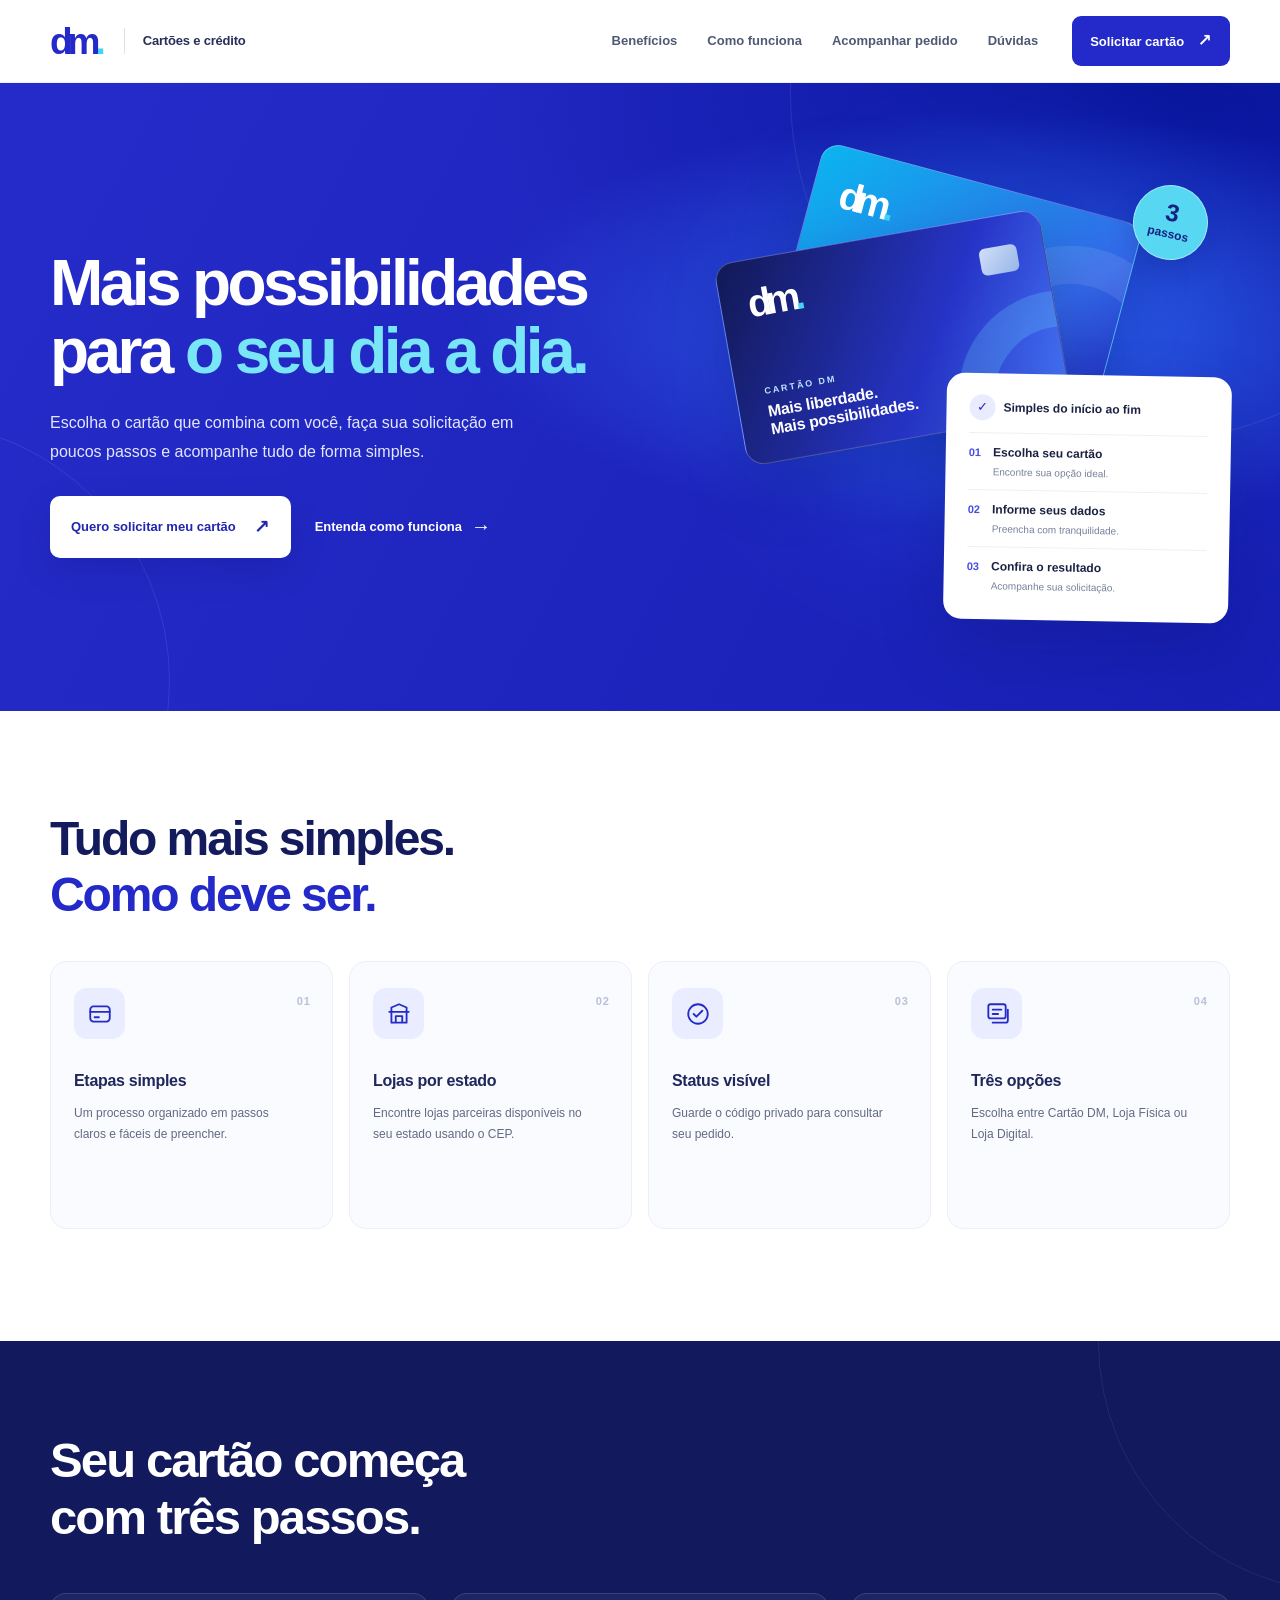
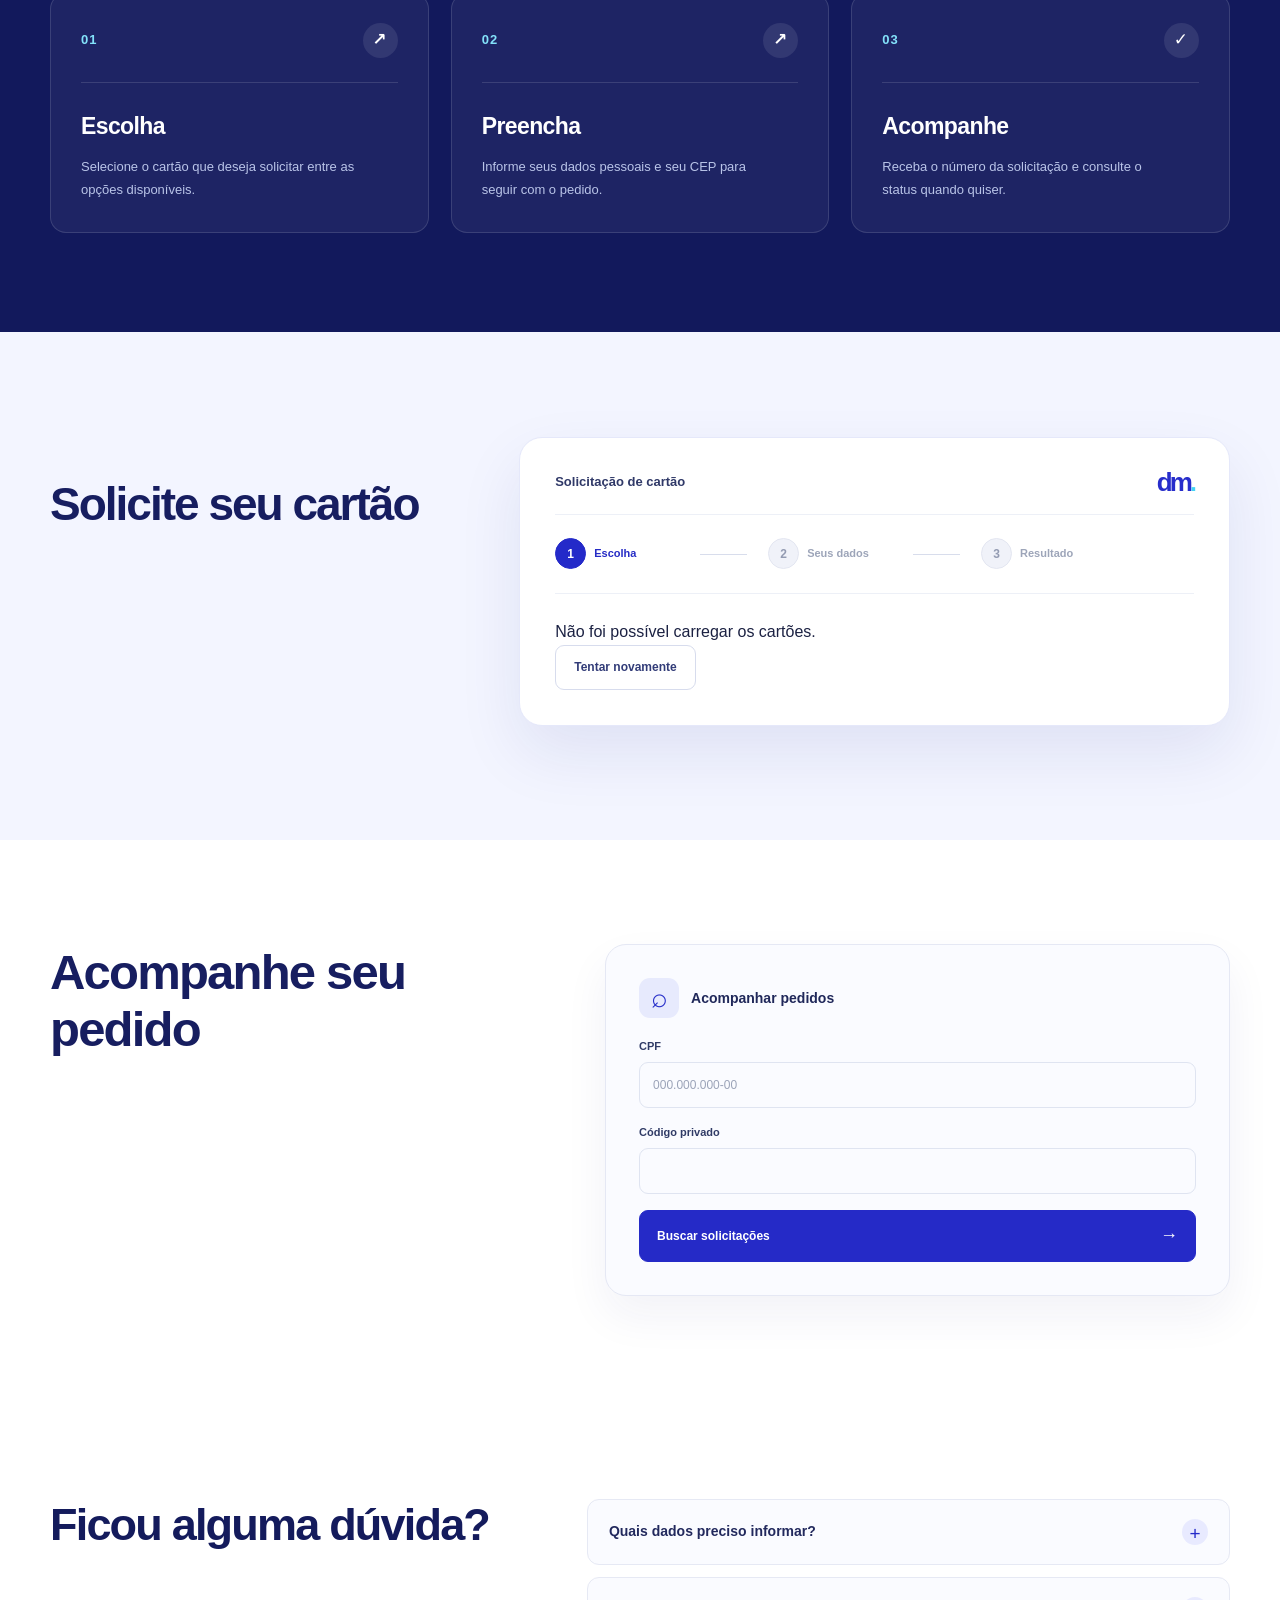
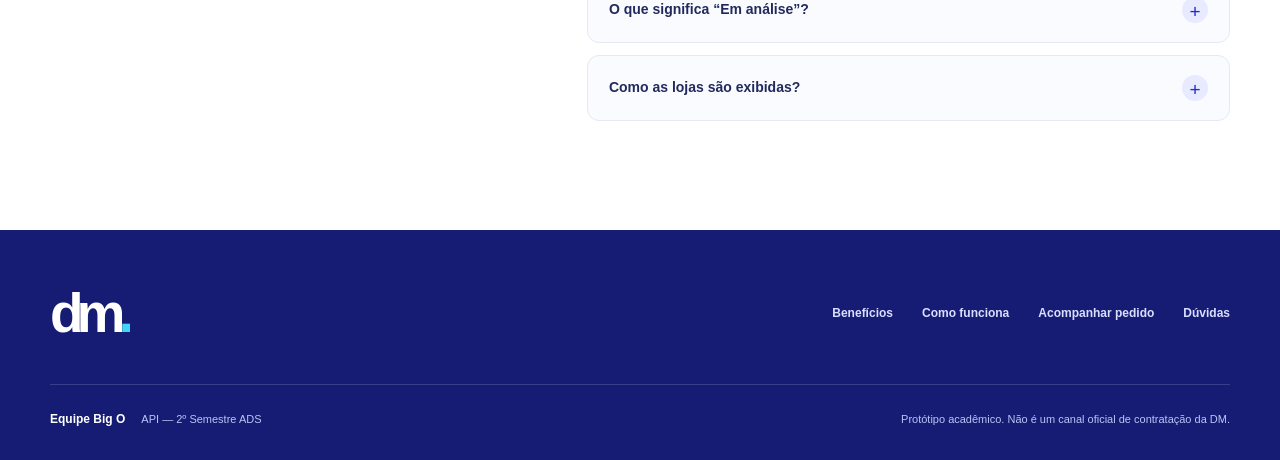
==== commit d329f90f: "Remove textos redundantes e corrige inicialização Docker" ====
--- a/frontend/index.html
+++ b/frontend/index.html
@@ -39,14 +39,13 @@
       <div class="hero__ornamento hero__ornamento--dois" aria-hidden="true"></div>
       <div class="hero__conteudo">
         <div class="hero__texto">
-          <span class="hero__tag"><span class="hero__tag-ponto"></span> Seu próximo passo começa aqui</span>
+          
           <h1>Mais possibilidades para <span>o seu dia a dia.</span></h1>
           <p>Escolha o cartão que combina com você, faça sua solicitação em poucos passos e acompanhe tudo de forma simples.</p>
           <div class="hero__acoes">
             <button class="hero__cta" id="btn-hero-solicitar" type="button">Quero solicitar meu cartão <span aria-hidden="true">↗</span></button>
             <a class="hero__link" href="#como-funciona">Entenda como funciona <span aria-hidden="true">→</span></a>
           </div>
-          <div class="hero__nota"><span aria-hidden="true">✦</span> Toda história merece crédito. <span class="hero__nota-separador">·</span> Protótipo acadêmico</div>
         </div>
 
         <div class="hero__visual" aria-label="Ilustração de cartões e resumo das etapas de solicitação">
@@ -69,14 +68,12 @@
           <div class="hero__selo" aria-hidden="true"><span>3</span> passos</div>
         </div>
       </div>
-      <div class="hero__rodape" aria-hidden="true"><div class="container"><span>Uma experiência mais fácil para você</span><span>01 / 03</span></div></div>
     </section>
 
     <section id="beneficios" class="beneficios">
       <div class="container">
         <div class="secao-cabecalho">
-          <div><p class="beneficios__subtitulo">POR QUE ESCOLHER NOSSO FLUXO</p><h2 class="beneficios__titulo">Tudo mais simples.<br><span>Como deve ser.</span></h2></div>
-          <p class="secao-cabecalho__texto">Do primeiro clique ao acompanhamento, uma jornada pensada para você saber exatamente o que fazer.</p>
+          <div><h2 class="beneficios__titulo">Tudo mais simples.<br><span>Como deve ser.</span></h2></div>
         </div>
         <div class="beneficios__cards">
           <article class="beneficio-card">
@@ -101,7 +98,7 @@
 
     <section id="como-funciona" class="prova-social">
       <div class="container prova-social__conteudo">
-        <div class="prova-social__cabecalho"><div><p class="prova-social__subtitulo">COMO FUNCIONA</p><h2>Seu cartão começa<br>com três passos.</h2></div><p>Uma jornada direta, sem complicação e com todas as informações em um só lugar.</p></div>
+        <div class="prova-social__cabecalho"><div><h2>Seu cartão começa<br>com três passos.</h2></div></div>
         <div class="prova-social__grid">
           <article><span>01 <i aria-hidden="true">↗</i></span><div class="prova-social__linha" aria-hidden="true"></div><h3>Escolha</h3><p>Selecione o cartão que deseja solicitar entre as opções disponíveis.</p></article>
           <article><span>02 <i aria-hidden="true">↗</i></span><div class="prova-social__linha" aria-hidden="true"></div><h3>Preencha</h3><p>Informe seus dados pessoais e seu CEP para seguir com o pedido.</p></article>
@@ -113,9 +110,7 @@
     <section id="formulario" class="formulario">
       <div class="container formulario__container">
         <div class="formulario__intro">
-          <div class="formulario__cabecalho"><span>VAMOS COMEÇAR?</span><h2>O seu próximo cartão começa aqui.</h2><p>Escolha sua opção, informe seus dados e acompanhe o andamento da solicitação.</p></div>
-          <div class="formulario__destaque"><span class="formulario__destaque-icone" aria-hidden="true">✦</span><p>Um passo de cada vez.<br><strong>Simples assim.</strong></p></div>
-          <p class="formulario__aviso">A aprovação está sujeita à análise. Este formulário faz parte de um projeto acadêmico.</p>
+          <div class="formulario__cabecalho"><h2>Solicite seu cartão</h2></div>
         </div>
         <div class="formulario__painel">
           <div class="formulario__painel-topo"><span>Solicitação de cartão</span><span class="formulario__painel-marca" aria-hidden="true">dm<span>.</span></span></div>
@@ -130,9 +125,9 @@
 
     <section id="consultar-status" class="consulta-status">
       <div class="container consulta-status__container">
-        <div class="consulta-status__texto"><span class="consulta-status__etiqueta">ACOMPANHE DE PERTO</span><h2>Seu pedido, sempre ao seu alcance.</h2><p>Já fez sua solicitação? Informe seu CPF e o código privado recebido ao solicitar.</p><div class="consulta-status__detalhe"><span aria-hidden="true">↗</span><p>É rápido, fácil e você não precisa preencher tudo de novo.</p></div></div>
+        <div class="consulta-status__texto"><h2>Acompanhe seu pedido</h2></div>
         <form id="consulta-status-form" class="consulta-status__form">
-          <div class="consulta-status__form-cabecalho"><span class="consulta-status__form-icone" aria-hidden="true">⌕</span><div><strong>Acompanhar pedidos</strong><p>Consulte seu pedido</p></div></div>
+          <div class="consulta-status__form-cabecalho"><span class="consulta-status__form-icone" aria-hidden="true">⌕</span><div><strong>Acompanhar pedidos</strong></div></div>
           
           <div class="campo"><label for="cpf-consulta">CPF</label><input id="cpf-consulta" name="cpf" inputmode="numeric" autocomplete="off" maxlength="14" required placeholder="000.000.000-00"></div>
           <div class="campo"><label for="codigo-consulta">Código privado</label><input id="codigo-consulta" name="codigo" autocomplete="off" minlength="20" maxlength="120" required></div>
@@ -144,7 +139,7 @@
 
     <section id="faq" class="faq">
       <div class="container faq__container">
-        <div class="faq__intro"><p class="faq__subtitulo">DÚVIDAS FREQUENTES</p><h2>Ficou alguma dúvida?</h2><p>Encontre respostas rápidas para seguir com mais tranquilidade.</p></div>
+        <div class="faq__intro"><h2>Ficou alguma dúvida?</h2></div>
         <div class="faq__lista">
           <details><summary>Quais dados preciso informar? <span aria-hidden="true">+</span></summary><p>Nome, CPF, e-mail, telefone e CEP. Para Cartão Loja Física também é necessário escolher uma loja parceira do seu estado.</p></details>
           <details><summary>O que significa “Em análise”? <span aria-hidden="true">+</span></summary><p>Significa que a solicitação foi registrada e ainda precisa passar pelas próximas regras de análise do processo.</p></details>
@@ -155,10 +150,11 @@
   </main>
 
   <footer id="footer" class="footer">
-    <div class="container footer__principal"><div class="footer__marca"><span class="footer__logo" aria-hidden="true">dm<span>.</span></span><p>Toda história merece crédito.</p></div><div class="footer__links"><a href="#beneficios">Benefícios</a><a href="#como-funciona">Como funciona</a><a href="#consultar-status">Acompanhar pedido</a><a href="#faq">Dúvidas</a></div></div>
+    <div class="container footer__principal"><div class="footer__marca"><span class="footer__logo" aria-hidden="true">dm<span>.</span></span></div><div class="footer__links"><a href="#beneficios">Benefícios</a><a href="#como-funciona">Como funciona</a><a href="#consultar-status">Acompanhar pedido</a><a href="#faq">Dúvidas</a></div></div>
     <div class="container footer__base"><div><strong>Equipe Big O</strong><span>API — 2º Semestre ADS</span></div><p>Protótipo acadêmico. Não é um canal oficial de contratação da DM.</p></div>
   </footer>
 
+  <script src="js/api-config.js"></script>
   <script src="js/stepper.js"></script>
   <script src="js/passo1-escolha-cartao.js"></script>
   <script src="js/passo2-formulario.js"></script>
--- a/frontend/css/formulario.css
+++ b/frontend/css/formulario.css
@@ -200,3 +200,6 @@
 #filtro-parceiros { margin-bottom: 8px; }
 #filtrar-parceiros, #usar-localizacao { margin: 4px 0; }
 .lojas-box select { width: 100%; max-width: 100%; }
+
+.formulario__cabecalho h2 { margin-top: 0; }
+.consulta-status__texto h2 { margin-top: 0; }
